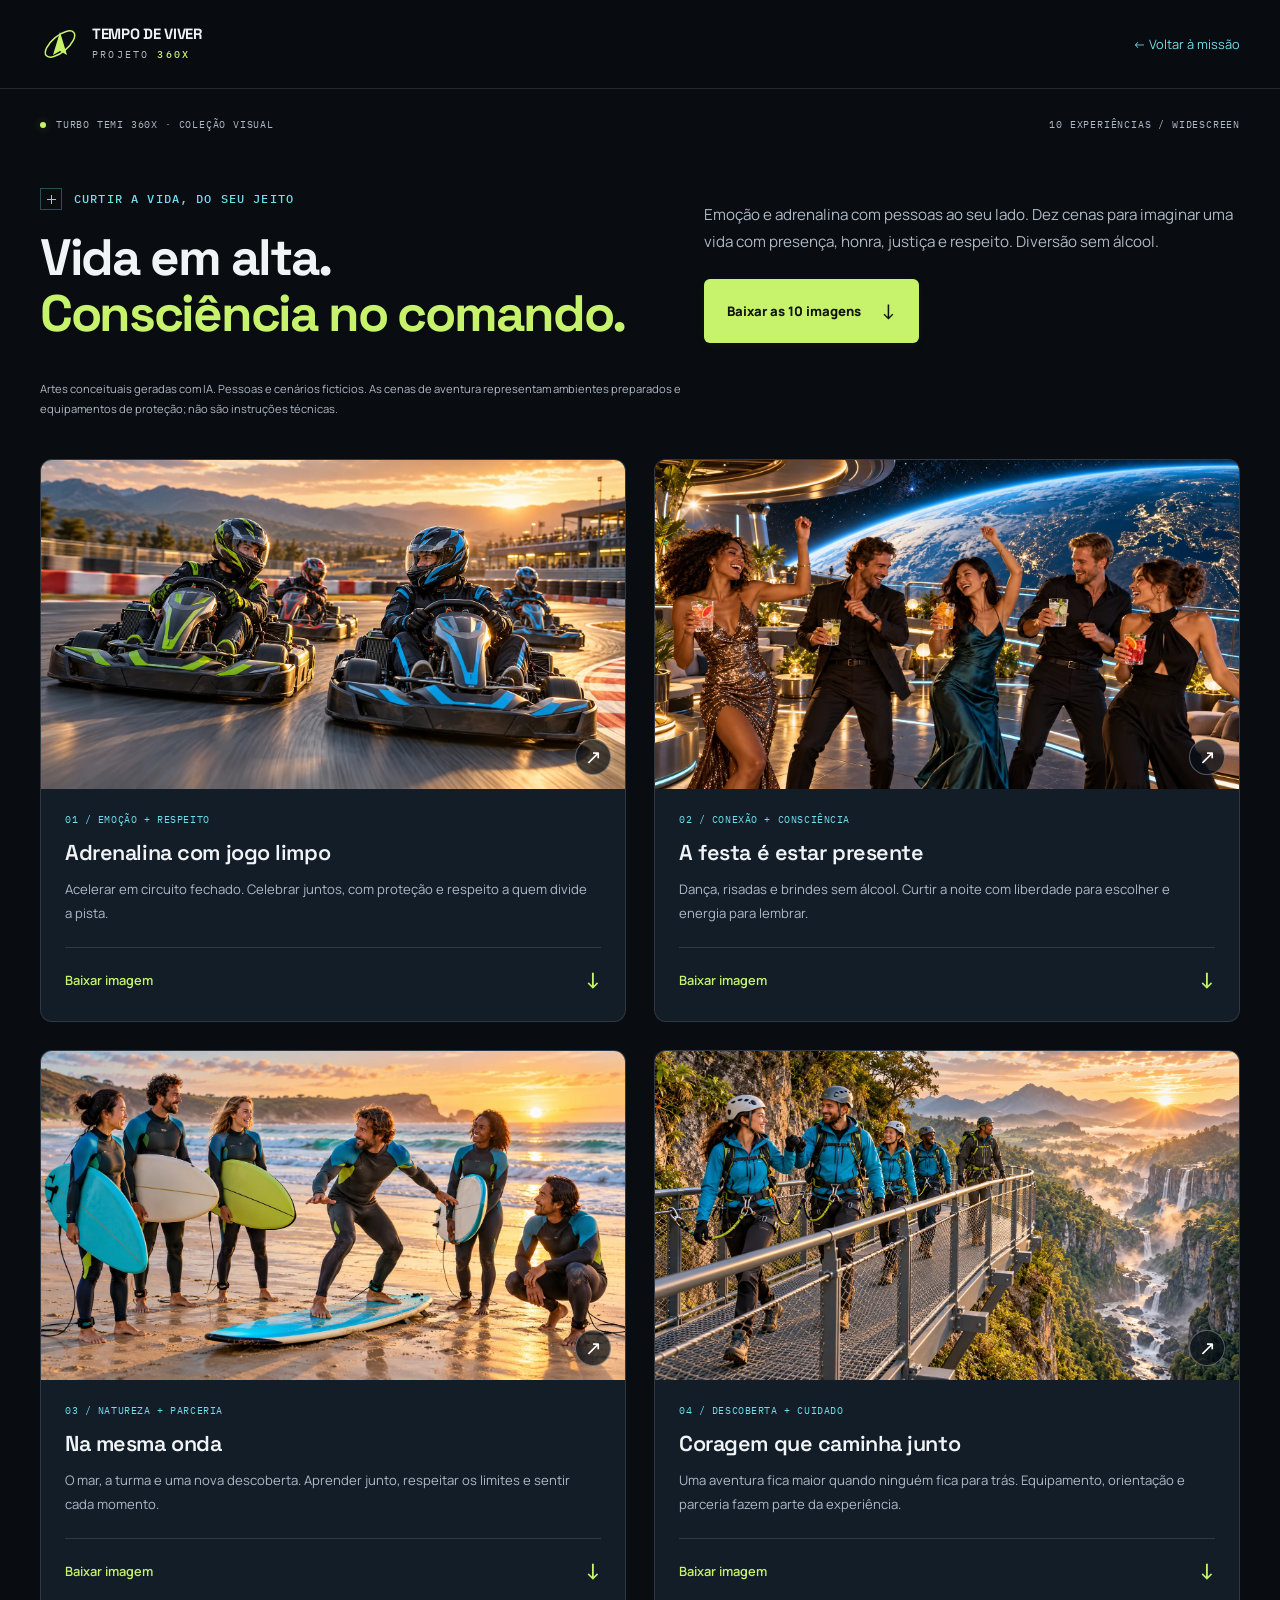
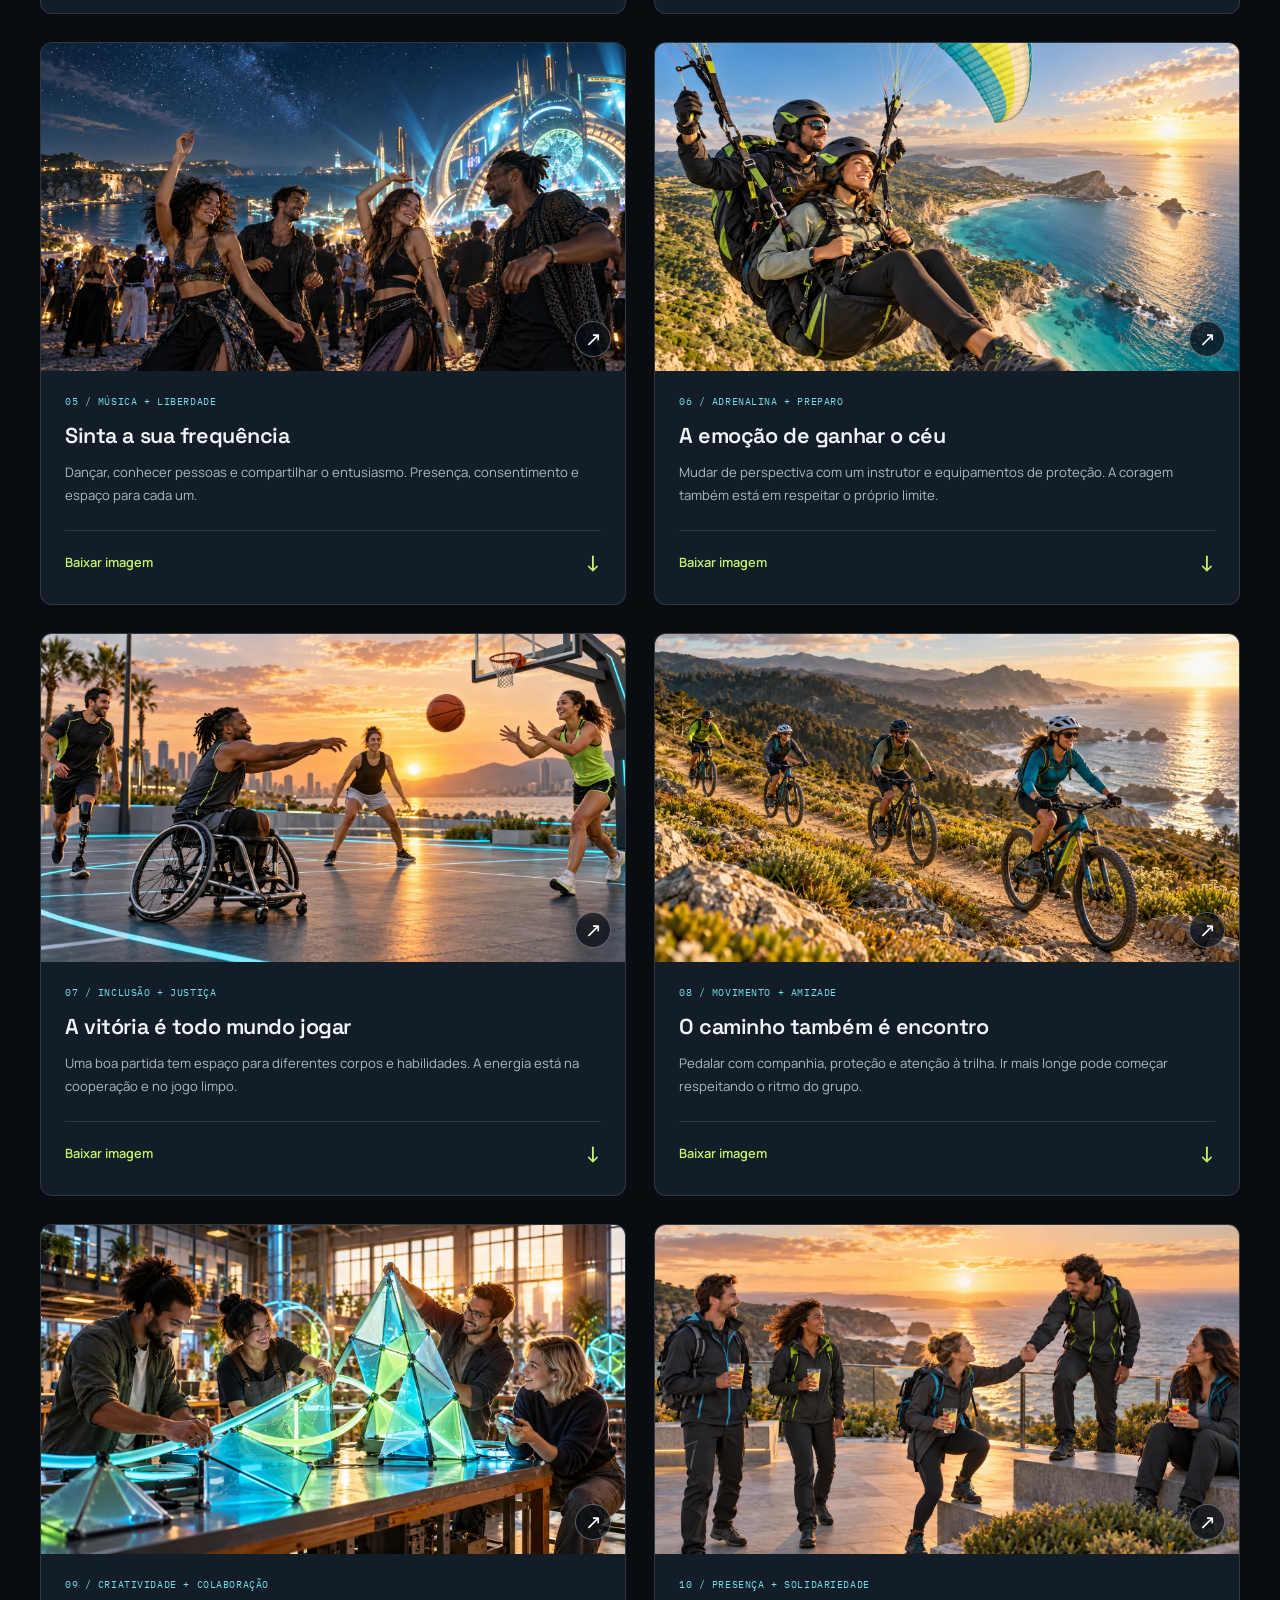
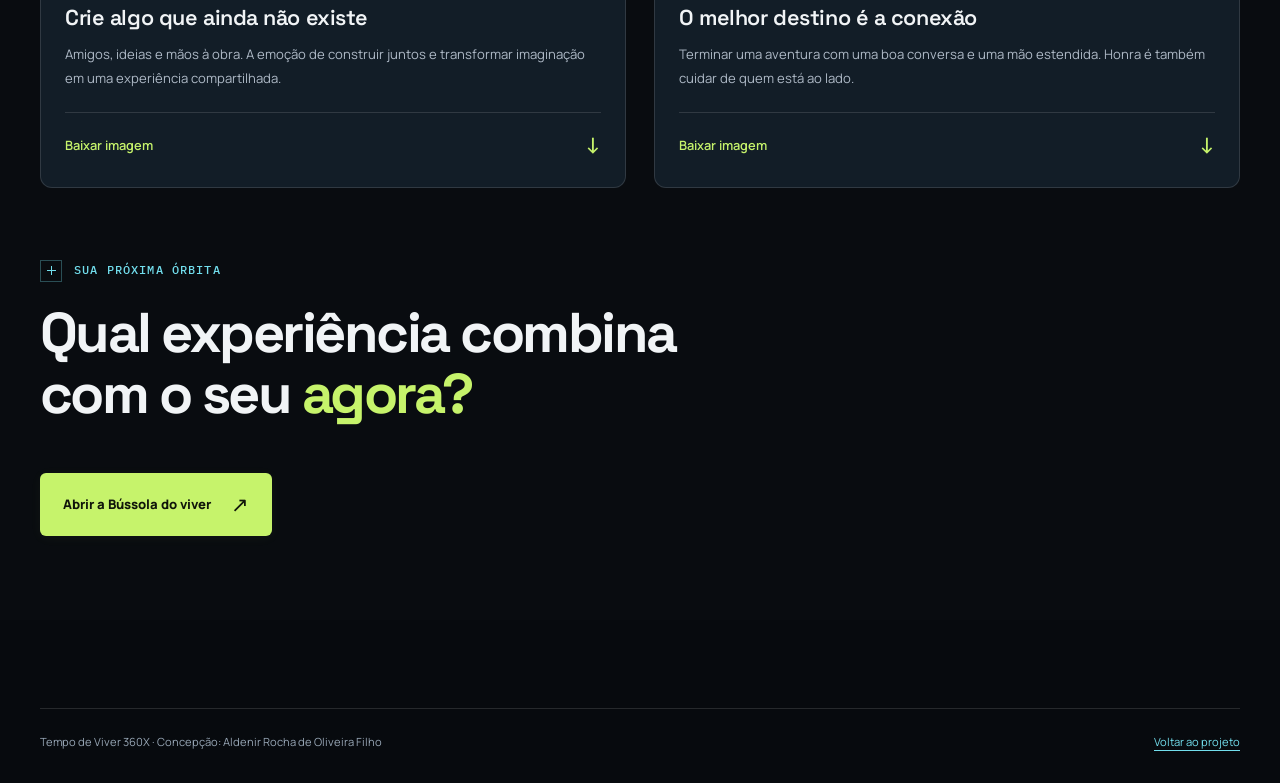
==== galeria.html @ c88aef1a "feat(interface): aplique visual orbital e galeria Turbo TEMI 360X" ====
<!DOCTYPE html>
<html lang="pt-BR">
<head>
  <meta charset="UTF-8">
  <meta name="viewport" content="width=device-width, initial-scale=1.0">
  <title>10 experiências · Turbo TEMI 360X — Tempo de Viver</title>
  <meta name="description" content="10 imagens widescreen Turbo TEMI 360X: curtir a vida com emoção, adrenalina, consciência, inclusão e vínculos humanos, sem álcool.">
  <meta property="og:title" content="Vida em alta · Turbo TEMI 360X">
  <meta property="og:description" content="10 experiências. Consciência no comando. Emoção compartilhada.">
  <meta property="og:type" content="website">
  <meta property="og:image" content="./assets/turbo-360x/01-karting.webp">
  <meta name="theme-color" content="#090c10">
  <link rel="icon" href="data:image/svg+xml,%3Csvg xmlns='http://www.w3.org/2000/svg' viewBox='0 0 40 40'%3E%3Crect width='40' height='40' rx='12' fill='%23090c10'/%3E%3Cellipse cx='20' cy='20' rx='16' ry='7' transform='rotate(-40 20 20)' fill='none' stroke='%23c6f36b' stroke-width='2'/%3E%3Cpath d='m20 9 7 22-7-4-7 4z' fill='%23f4f7f8'/%3E%3C/svg%3E">
  <link rel="preconnect" href="https://fonts.googleapis.com">
  <link rel="preconnect" href="https://fonts.gstatic.com" crossorigin>
  <link href="https://fonts.googleapis.com/css2?family=Space+Grotesk:wght@400;500;600;700&family=Manrope:wght@400;500;600;700;800&family=IBM+Plex+Mono:wght@400;500&display=swap" rel="stylesheet">
  <link rel="stylesheet" href="./base.css">
  <link rel="stylesheet" href="./style.css">

</head>
<body>
  <a class="skip-link" href="#conteudo">Ir para o conteúdo</a>
  <header class="header">
    <div class="wrap header__inner">
      <a class="brand" href="./index.html#topo" aria-label="Tempo de Viver 360X — início">
        <svg class="brand__symbol" width="40" height="40" viewBox="0 0 40 40" fill="none" aria-hidden="true"><ellipse cx="20" cy="20" rx="18" ry="8" transform="rotate(-40 20 20)" stroke="currentColor" stroke-width="1.5"/><path d="m20 8 7 23-7-4-7 4 7-23Z" fill="currentColor"/></svg>
        <span class="brand__name">TEMPO DE VIVER<span class="brand__edition">PROJETO <b>360X</b></span></span>
      </a>
      <a class="gallery-back" href="./index.html">← Voltar à missão</a>
    </div>
  </header>
  <main id="conteudo" class="gallery-page">
    <section class="wrap" aria-labelledby="gallery-title">
      <div class="mission-bar"><p><span class="status-dot" aria-hidden="true"></span> TURBO TEMI 360X · COLEÇÃO VISUAL</p><p class="mission-bar__edition">10 EXPERIÊNCIAS / WIDESCREEN</p></div>
      <div class="life-intro"><div><p class="kicker">CURTIR A VIDA, DO SEU JEITO</p><h1 class="h-display" id="gallery-title">Vida em alta.<br><em>Consciência no comando.</em></h1></div><div><p class="lead">Emoção e adrenalina com pessoas ao seu lado. Dez cenas para imaginar uma vida com presença, honra, justiça e respeito. Diversão sem álcool.</p><a class="btn btn--primary" href="./assets/turbo-360x/colecao-turbo-temi-360x.zip" download>Baixar as 10 imagens <span aria-hidden="true">↓</span></a></div></div>
      <p class="life-disclosure">Artes conceituais geradas com IA. Pessoas e cenários fictícios. As cenas de aventura representam ambientes preparados e equipamentos de proteção; não são instruções técnicas.</p>
      <h2 class="sr-only">Dez experiências para curtir com consciência</h2>
      <div class="life-grid"><article class="life-card">
      <a class="life-card__image" href="./assets/turbo-360x/01-karting.webp" target="_blank" rel="noopener" aria-label="Abrir imagem: Adrenalina com jogo limpo"><img src="./assets/turbo-360x/01-karting.webp" width="1672" height="941" loading="lazy" decoding="async" alt="Amigos adultos em karts em um circuito fechado, usando capacetes e equipamentos de proteção."><span aria-hidden="true">↗</span></a>
      <div class="life-card__body"><p class="life-card__tag">01 / EMOÇÃO + RESPEITO</p><h3>Adrenalina com jogo limpo</h3><p>Acelerar em circuito fechado. Celebrar juntos, com proteção e respeito a quem divide a pista.</p><a class="life-card__download" href="./assets/turbo-360x/01-karting.webp" download>Baixar imagem <span aria-hidden="true">↓</span></a></div>
    </article><article class="life-card">
      <a class="life-card__image" href="./assets/turbo-360x/02-celebracao.webp" target="_blank" rel="noopener" aria-label="Abrir imagem: A festa é estar presente"><img src="./assets/turbo-360x/02-celebracao.webp" width="1672" height="941" loading="lazy" decoding="async" alt="Amigos adultos celebram em um terraço espacial, com copos de bebidas de frutas sem álcool e a Terra ao fundo."><span aria-hidden="true">↗</span></a>
      <div class="life-card__body"><p class="life-card__tag">02 / CONEXÃO + CONSCIÊNCIA</p><h3>A festa é estar presente</h3><p>Dança, risadas e brindes sem álcool. Curtir a noite com liberdade para escolher e energia para lembrar.</p><a class="life-card__download" href="./assets/turbo-360x/02-celebracao.webp" download>Baixar imagem <span aria-hidden="true">↓</span></a></div>
    </article><article class="life-card">
      <a class="life-card__image" href="./assets/turbo-360x/03-surf.webp" target="_blank" rel="noopener" aria-label="Abrir imagem: Na mesma onda"><img src="./assets/turbo-360x/03-surf.webp" width="1672" height="941" loading="lazy" decoding="async" alt="Grupo de adultos com pranchas de surf em uma praia ao amanhecer, acompanhado por instrutor."><span aria-hidden="true">↗</span></a>
      <div class="life-card__body"><p class="life-card__tag">03 / NATUREZA + PARCERIA</p><h3>Na mesma onda</h3><p>O mar, a turma e uma nova descoberta. Aprender junto, respeitar os limites e sentir cada momento.</p><a class="life-card__download" href="./assets/turbo-360x/03-surf.webp" download>Baixar imagem <span aria-hidden="true">↓</span></a></div>
    </article><article class="life-card">
      <a class="life-card__image" href="./assets/turbo-360x/04-aventura.webp" target="_blank" rel="noopener" aria-label="Abrir imagem: Coragem que caminha junto"><img src="./assets/turbo-360x/04-aventura.webp" width="1672" height="941" loading="lazy" decoding="async" alt="Grupo de adultos em uma trilha de aventura guiada, atravessando uma passarela sobre uma paisagem natural."><span aria-hidden="true">↗</span></a>
      <div class="life-card__body"><p class="life-card__tag">04 / DESCOBERTA + CUIDADO</p><h3>Coragem que caminha junto</h3><p>Uma aventura fica maior quando ninguém fica para trás. Equipamento, orientação e parceria fazem parte da experiência.</p><a class="life-card__download" href="./assets/turbo-360x/04-aventura.webp" download>Baixar imagem <span aria-hidden="true">↓</span></a></div>
    </article><article class="life-card">
      <a class="life-card__image" href="./assets/turbo-360x/05-musica.webp" target="_blank" rel="noopener" aria-label="Abrir imagem: Sinta a sua frequência"><img src="./assets/turbo-360x/05-musica.webp" width="1672" height="941" loading="lazy" decoding="async" alt="Amigos adultos dançam juntos em um show ao ar livre com iluminação ciano e lima sob um céu estrelado."><span aria-hidden="true">↗</span></a>
      <div class="life-card__body"><p class="life-card__tag">05 / MÚSICA + LIBERDADE</p><h3>Sinta a sua frequência</h3><p>Dançar, conhecer pessoas e compartilhar o entusiasmo. Presença, consentimento e espaço para cada um.</p><a class="life-card__download" href="./assets/turbo-360x/05-musica.webp" download>Baixar imagem <span aria-hidden="true">↓</span></a></div>
    </article><article class="life-card">
      <a class="life-card__image" href="./assets/turbo-360x/06-voo.webp" target="_blank" rel="noopener" aria-label="Abrir imagem: A emoção de ganhar o céu"><img src="./assets/turbo-360x/06-voo.webp" width="1672" height="941" loading="lazy" decoding="async" alt="Adulto e instrutor em um voo de parapente duplo sobre o litoral, com capacetes e arneses visíveis."><span aria-hidden="true">↗</span></a>
      <div class="life-card__body"><p class="life-card__tag">06 / ADRENALINA + PREPARO</p><h3>A emoção de ganhar o céu</h3><p>Mudar de perspectiva com um instrutor e equipamentos de proteção. A coragem também está em respeitar o próprio limite.</p><a class="life-card__download" href="./assets/turbo-360x/06-voo.webp" download>Baixar imagem <span aria-hidden="true">↓</span></a></div>
    </article><article class="life-card">
      <a class="life-card__image" href="./assets/turbo-360x/07-jogo-limpo.webp" target="_blank" rel="noopener" aria-label="Abrir imagem: A vitória é todo mundo jogar"><img src="./assets/turbo-360x/07-jogo-limpo.webp" width="1672" height="941" loading="lazy" decoding="async" alt="Adultos com e sem deficiência participam de uma partida inclusiva de basquete ao pôr do sol, com atleta em cadeira de rodas esportiva."><span aria-hidden="true">↗</span></a>
      <div class="life-card__body"><p class="life-card__tag">07 / INCLUSÃO + JUSTIÇA</p><h3>A vitória é todo mundo jogar</h3><p>Uma boa partida tem espaço para diferentes corpos e habilidades. A energia está na cooperação e no jogo limpo.</p><a class="life-card__download" href="./assets/turbo-360x/07-jogo-limpo.webp" download>Baixar imagem <span aria-hidden="true">↓</span></a></div>
    </article><article class="life-card">
      <a class="life-card__image" href="./assets/turbo-360x/08-expedicao.webp" target="_blank" rel="noopener" aria-label="Abrir imagem: O caminho também é encontro"><img src="./assets/turbo-360x/08-expedicao.webp" width="1672" height="940" loading="lazy" decoding="async" alt="Amigos adultos pedalam mountain bikes em uma trilha cênica delimitada, com capacetes e espaço entre as bicicletas."><span aria-hidden="true">↗</span></a>
      <div class="life-card__body"><p class="life-card__tag">08 / MOVIMENTO + AMIZADE</p><h3>O caminho também é encontro</h3><p>Pedalar com companhia, proteção e atenção à trilha. Ir mais longe pode começar respeitando o ritmo do grupo.</p><a class="life-card__download" href="./assets/turbo-360x/08-expedicao.webp" download>Baixar imagem <span aria-hidden="true">↓</span></a></div>
    </article><article class="life-card">
      <a class="life-card__image" href="./assets/turbo-360x/09-criatividade.webp" target="_blank" rel="noopener" aria-label="Abrir imagem: Crie algo que ainda não existe"><img src="./assets/turbo-360x/09-criatividade.webp" width="1672" height="941" loading="lazy" decoding="async" alt="Grupo diverso de amigos adultos cria uma instalação de arte luminosa em um espaço maker tecnológico."><span aria-hidden="true">↗</span></a>
      <div class="life-card__body"><p class="life-card__tag">09 / CRIATIVIDADE + COLABORAÇÃO</p><h3>Crie algo que ainda não existe</h3><p>Amigos, ideias e mãos à obra. A emoção de construir juntos e transformar imaginação em uma experiência compartilhada.</p><a class="life-card__download" href="./assets/turbo-360x/09-criatividade.webp" download>Baixar imagem <span aria-hidden="true">↓</span></a></div>
    </article><article class="life-card">
      <a class="life-card__image" href="./assets/turbo-360x/10-conexao.webp" target="_blank" rel="noopener" aria-label="Abrir imagem: O melhor destino é a conexão"><img src="./assets/turbo-360x/10-conexao.webp" width="1672" height="940" loading="lazy" decoding="async" alt="Amigos adultos em um mirante costeiro ao pôr do sol; uma pessoa ajuda outra em um degrau, com bebidas de água e frutas."><span aria-hidden="true">↗</span></a>
      <div class="life-card__body"><p class="life-card__tag">10 / PRESENÇA + SOLIDARIEDADE</p><h3>O melhor destino é a conexão</h3><p>Terminar uma aventura com uma boa conversa e uma mão estendida. Honra é também cuidar de quem está ao lado.</p><a class="life-card__download" href="./assets/turbo-360x/10-conexao.webp" download>Baixar imagem <span aria-hidden="true">↓</span></a></div>
    </article></div>
      <div class="gallery-closing"><p class="kicker">SUA PRÓXIMA ÓRBITA</p><h2 class="h-display">Qual experiência combina<br>com o seu <em>agora?</em></h2><a class="btn btn--primary" href="./index.html#bussola">Abrir a Bússola do viver <span aria-hidden="true">↗</span></a></div>
    </section>
  </main>
  <footer class="footer"><div class="wrap footer__bottom"><span>Tempo de Viver 360X · Concepção: Aldenir Rocha de Oliveira Filho</span><a href="./index.html">Voltar ao projeto</a></div></footer>
</body>
</html>
---- base.css ----
/* base.css — reset e fundamentos */
*,
*::before,
*::after {
  box-sizing: border-box;
  margin: 0;
  padding: 0;
}

html {
  -moz-text-size-adjust: none;
  -webkit-text-size-adjust: none;
  text-size-adjust: none;
  -webkit-font-smoothing: antialiased;
  -moz-osx-font-smoothing: grayscale;
  text-rendering: optimizeLegibility;
  scroll-behavior: smooth;
  hanging-punctuation: first last;
  scroll-padding-top: var(--space-20);
}

body {
  min-height: 100dvh;
  line-height: 1.6;
  font-family: var(--font-body, sans-serif);
  font-size: var(--text-base);
  color: var(--color-text);
  background-color: var(--color-bg);
}

img,
picture,
video,
canvas,
svg {
  display: block;
  max-width: 100%;
  height: auto;
}
ul[role='list'],
ol[role='list'] {
  list-style: none;
}
input,
button,
textarea,
select {
  font: inherit;
  color: inherit;
}

h1,
h2,
h3,
h4,
h5,
h6 {
  text-wrap: balance;
  line-height: 1.15;
}
p,
li,
figcaption {
  text-wrap: pretty;
  max-width: 72ch;
}

::selection {
  background: oklch(from var(--color-primary) l c h / 0.25);
  color: var(--color-text);
}

:focus-visible {
  outline: 2px solid var(--color-primary);
  outline-offset: 3px;
  border-radius: var(--radius-sm);
}

@media (prefers-reduced-motion: reduce) {
  *,
  *::before,
  *::after {
    animation-duration: 0.01ms !important;
    animation-iteration-count: 1 !important;
    transition-duration: 0.01ms !important;
    scroll-behavior: auto !important;
  }
}

button {
  cursor: pointer;
  background: none;
  border: none;
}
table {
  border-collapse: collapse;
  width: 100%;
}

a,
button,
[role='button'],
[role='link'],
input,
textarea,
select {
  transition:
    color var(--transition-interactive),
    background var(--transition-interactive),
    border-color var(--transition-interactive),
    box-shadow var(--transition-interactive);
}

.sr-only {
  position: absolute;
  width: 1px;
  height: 1px;
  padding: 0;
  margin: -1px;
  overflow: hidden;
  clip: rect(0, 0, 0, 0);
  white-space: nowrap;
  border-width: 0;
}
---- style.css ----
/* Tempo de Viver 360X · Edição Orbital
   Grafite, ciano e lima. Componentes locais, sem biblioteca de interface. */
:root {
  color-scheme: dark;
  --font-display: 'Space Grotesk', 'Arial Black', sans-serif;
  --font-body: 'Manrope', Arial, sans-serif;
  --font-roman: 'IBM Plex Mono', ui-monospace, monospace;
  --text-xs: .72rem; --text-sm: .875rem; --text-base: 1rem;
  --text-lg: clamp(1.1rem, 1.05rem + .25vw, 1.25rem);
  --text-xl: clamp(1.55rem, 1.3rem + 1vw, 2.25rem);
  --text-2xl: clamp(2rem, 1.2rem + 3vw, 3.5rem);
  --text-3xl: clamp(3rem, 1.3rem + 4.5vw, 5.5rem);
  --space-1: .25rem; --space-2: .5rem; --space-3: .75rem; --space-4: 1rem;
  --space-5: 1.25rem; --space-6: 1.5rem; --space-8: 2rem; --space-10: 2.5rem;
  --space-12: 3rem; --space-16: 4rem; --space-20: 5rem; --space-24: 6rem; --space-32: 8rem;
  --color-bg: #090c10; --color-bg-2: #10151c;
  --color-surface: #121922; --color-surface-2: #1b2531;
  --color-surface-offset: #101720; --color-surface-offset-2: #1a2733;
  --color-text: #f1f4f6; --color-text-muted: #aeb9c6; --color-text-faint: #97a6b5;
  --color-text-inverse: #10150a;
  --color-primary: #c6f36b; --color-primary-hover: #d7ff8c; --color-primary-active: #abd64f;
  --color-primary-highlight: #c6f36b10;
  --color-accent: #72deed; --color-accent-hover: #a5eff8; --color-accent-highlight: #72deed12;
  --color-divider: #ffffff12; --color-border: #ffffff20;
  --color-ink: #070a0e; --color-ink-2: #0d141d;
  --radius-sm: 4px; --radius-md: 8px; --radius-lg: 12px; --radius-xl: 18px; --radius-full: 999px;
  --transition-interactive: 180ms ease;
  --shadow-sm: 0 2px 8px #0003; --shadow-md: 0 16px 40px #0003;
  --shadow-lg: 0 24px 64px #0005; --glow: 0 0 48px #72deed0a;
  --content-narrow: 700px; --content-default: 1040px; --content-wide: 1280px;
}
html { scroll-padding-top: 108px; }
body { background: var(--color-bg); position: relative; }
a { color: var(--color-accent); text-underline-offset: 4px; }
a:hover { color: var(--color-accent-hover); }
.starfield { pointer-events: none; position: absolute; inset: 0 0 auto; height: 1050px; z-index: -1;
  background: radial-gradient(ellipse at 80% 15%, #16364966, transparent 50%),
  radial-gradient(1px 1px at 12% 20%, #ffffff80 50%, transparent 51%),
  radial-gradient(1px 1px at 40% 6%, #ffffff80 50%, transparent 51%),
  radial-gradient(1px 1px at 90% 56%, #72deed80 50%, transparent 51%);
  background-size: auto, 460px 490px, 680px 540px, 530px 380px;
}
.wrap { width: min(100% - 80px, var(--content-wide)); margin-inline: auto; }
.wrap--default { max-width: var(--content-default); }
.wrap--narrow { max-width: var(--content-narrow); }
.section { padding-block: clamp(64px, 7vw, 112px); border-top: 1px solid var(--color-divider); }
.section--tight { padding-block: clamp(56px, 5vw, 80px); }
.section--offset { background: #10161e; }
.section--ink { background: #0b1118; }
.kicker { display: flex; align-items: center; gap: 12px; font: 500 var(--text-xs)/1.6 var(--font-roman);
  color: var(--color-accent); letter-spacing: .1em; text-transform: uppercase; margin-bottom: 20px; }
.kicker::before { content: ''; display: block; width: 22px; height: 22px; flex: none; background: linear-gradient(currentColor, currentColor) center / 9px 1px no-repeat, linear-gradient(currentColor, currentColor) center / 1px 9px no-repeat;
  border: 1px solid #72deed50; color: var(--color-accent); }
.h-display { font: 700 var(--text-2xl)/1.1 var(--font-display); letter-spacing: -.045em;
  margin-bottom: 24px; max-width: 24ch; }
.h-display em { font-style: normal; color: var(--color-primary); }
.lead { font-size: var(--text-lg); line-height: 1.75; color: var(--color-text-muted); max-width: 64ch; }
.muted { color: var(--color-text-muted); }
.small { font-size: var(--text-sm); }
.prose { min-width: 0; }
.prose > * + * { margin-top: 20px; }
.prose h3 { font: 700 1.2rem/1.35 var(--font-display); margin-top: 32px; }
.prose ul, .prose ol { padding-left: 1.25em; }
.prose li + li { margin-top: 8px; }
.prose a, .evidence a, .refs a, .footer a { color: var(--color-accent); }
.skip-link { position: fixed; top: -150%; left: 20px; z-index: 100; padding: 12px 20px;
  color: var(--color-text-inverse); background: var(--color-primary); border-radius: 8px; }
.skip-link:focus { top: 12px; }
/* Navigation */
.header { position: sticky; top: 0; z-index: 50; background: #090c10eb;
  backdrop-filter: blur(18px); -webkit-backdrop-filter: blur(18px); border-bottom: 1px solid var(--color-border); }
.header--scrolled { box-shadow: var(--shadow-md); }
.header__inner { display: flex; align-items: center; justify-content: space-between; gap: 28px; min-height: 88px; }
.brand { display: inline-flex; align-items: center; gap: 12px; text-decoration: none; color: var(--color-text); flex: none; }
.brand__symbol { color: var(--color-primary); flex: none; }
.brand__name { font: 700 .93rem/1.1 var(--font-display); letter-spacing: -.02em; }
.brand__edition { display: block; font: 400 .62rem/1.3 var(--font-roman); letter-spacing: .22em; margin-top: 7px; color: var(--color-text-muted); }
.brand__edition b { font-weight: 500; color: var(--color-primary); }
.nav ul { display: flex; gap: 26px; align-items: center; }
.nav a { display: inline-flex; align-items: center; min-height: 44px; font-size: .79rem;
  font-weight: 600; color: var(--color-text-muted); text-decoration: none; white-space: nowrap; }
.nav a:hover, .nav a[aria-current='true'] { color: var(--color-primary); }
.nav .nav__cta { padding: 0 18px; border: 1px solid #c6f36b70; color: var(--color-primary); border-radius: 6px; gap: 20px; }
.nav__cta span { font-size: 1.2rem; }
.nav__toggle { display: none; width: 44px; height: 44px; flex: none; place-items: center; border: 1px solid var(--color-border); border-radius: 6px; }
/* Mission opening */
.hero { padding-top: 28px; }
.mission-bar { display: flex; justify-content: space-between; align-items: center; gap: 16px; padding-bottom: 32px;
  font: 400 .63rem/1.5 var(--font-roman); color: var(--color-text-muted); letter-spacing: .08em; }
.mission-bar p { display: flex; align-items: center; gap: 10px; }
.mission-bar__edition span { color: #526372; margin-inline: 4px; }
.status-dot { display: inline-block; flex: none; width: 6px; height: 6px; border-radius: 50%; background: var(--color-primary); box-shadow: 0 0 10px #c6f36b50; }
.hero__grid { display: grid; grid-template-columns: minmax(0, 1.08fr) minmax(0, 1fr); align-items: center; gap: clamp(28px, 4vw, 68px); }
.hero__copy { padding-block: 16px 12px; }
.hero__meta { display: flex; align-items: center; gap: 10px; color: var(--color-accent);
  font: 400 .65rem/1.6 var(--font-roman); letter-spacing: .075em; margin-bottom: 22px; }
.tiny-cross { color: var(--color-primary); font-size: 20px; }
.hero__title { font: 700 var(--text-3xl)/.99 var(--font-display); letter-spacing: -.065em; margin-bottom: 24px; text-wrap: initial; }
.hero__title em { color: var(--color-primary); font-style: normal; white-space: nowrap; }
.hero__subtitle { font: 600 1.16rem/1.4 var(--font-display); margin-bottom: 10px; }
.hero .lead { font-size: .95rem; line-height: 1.85; max-width: 48ch; }
.hero__actions { display: flex; align-items: center; flex-wrap: wrap; gap: 24px; margin-top: 30px; }
.btn { display: inline-flex; align-items: center; justify-content: center; gap: 20px; min-height: 48px; padding: 14px 22px;
  border-radius: 6px; border: 1px solid transparent; text-decoration: none; font-size: .82rem; font-weight: 800; cursor: pointer; }
.btn--primary { background: var(--color-primary); color: #10150a; box-shadow: 0 2px 12px #c6f36b0c; }
.btn--primary:hover { background: var(--color-primary-hover); color: #10150a; box-shadow: 0 6px 24px #c6f36b22; }
.btn--primary > span { font-size: 1.3rem; font-weight: 500; }
.btn--ghost { border-color: var(--color-border); color: var(--color-text); background: #ffffff03; }
.btn--ghost:hover { border-color: var(--color-accent); background: var(--color-accent-highlight); color: var(--color-accent); }
.btn--light { background: var(--color-accent); color: var(--color-ink); }
.btn--light:hover { background: var(--color-accent-hover); color: var(--color-ink); }
.btn--sm { min-height: 44px; padding: 10px 16px; font-size: .75rem; }
.hero__secondary { display: inline-flex; align-items: center; min-height: 44px; gap: 12px; color: var(--color-text); font-size: .78rem; text-decoration: none; }
.hero__secondary span { font-size: 20px; color: var(--color-accent); }
.hero__stats { display: grid; grid-template-columns: repeat(3, minmax(0, 1fr)); margin-top: 42px; padding-top: 24px; border-top: 1px solid var(--color-border); }
.hero__stats > div { display: flex; flex-direction: column; gap: 6px; padding-right: 12px; }
.hero__stats strong { font: 600 2rem/1 var(--font-display); letter-spacing: -.05em; }
.hero__stats strong span { font: 400 .65rem/1 var(--font-roman); letter-spacing: 0; color: var(--color-accent); }
.hero__stats > div > span { color: var(--color-text-muted); font-size: .65rem; }
.mission-visual { position: relative; align-self: stretch; min-height: 540px; border: 1px solid #ffffff26; border-radius: 16px;
  overflow: hidden; background: #101a22; box-shadow: 0 0 100px #72deed0a; isolation: isolate; }
.mission-visual > img { width: 100%; height: 100%; position: absolute; inset: 0; object-fit: cover; object-position: 62% center; }
.mission-visual::after { content: ''; position: absolute; inset: 0; z-index: 1;
  background: linear-gradient(180deg, #030b1360, transparent 32%, #03080d15 50%, #03080df5 100%); pointer-events: none; }
.mission-visual__top { position: absolute; z-index: 2; top: 22px; inset-inline: 22px; display: flex; justify-content: space-between; gap: 12px;
  font: 400 .6rem/1.5 var(--font-roman); letter-spacing: .08em; color: #e0eef1; }
.mission-visual__top > span:first-child { display: flex; align-items: center; gap: 8px; }
.mission-visual__orbit { position: absolute; border: 1px solid #9be5ee35; border-radius: 50%; width: 380px; height: 380px;
  top: 20%; left: -45%; pointer-events: none; z-index: 2; }
.mission-visual__orbit::after { content: '+'; position: absolute; right: 8%; top: 18%; color: var(--color-primary); }
.mission-visual__caption { position: absolute; z-index: 2; bottom: 26px; inset-inline: 26px; max-width: none; }
.mission-visual__caption > span:first-child { display: block; color: var(--color-accent); font: 400 .57rem/1.6 var(--font-roman); letter-spacing: .13em; }
.mission-visual__caption strong { display: block; margin-block: 14px 24px; font: 500 clamp(1.5rem, 2.3vw, 2.1rem)/1.12 var(--font-display); letter-spacing: -.03em; }
.mission-visual__coordinates { display: flex; justify-content: space-between; border-top: 1px solid #ffffff33; padding-top: 14px;
  font: 400 .54rem/1.6 var(--font-roman); color: #c6d6de; letter-spacing: .06em; }
.mission-visual__coordinates span { font-size: 20px; color: var(--color-primary); }
.mission-visual__edge { position: absolute; right: 14px; top: 30%; z-index: 2; writing-mode: vertical-rl;
  font: 400 .52rem/1.5 var(--font-roman); letter-spacing: .2em; color: #c2dce9; }
.launchpad { display: grid; grid-template-columns: .75fr repeat(3, 1fr); margin-block: 42px 0; border: 1px solid var(--color-border);
  border-radius: 10px; background: #111820; overflow: hidden; }
.launchpad__label { align-self: center; padding: 22px; font: 400 .6rem/1.65 var(--font-roman); color: var(--color-text-muted); letter-spacing: .08em; }
.launchpad__label > span { color: var(--color-primary); font-size: 18px; float: left; margin-right: 12px; }
.launchpad a { display: flex; align-items: center; gap: 14px; padding: 24px 20px; border-left: 1px solid var(--color-border); text-decoration: none; color: var(--color-text); }
.launchpad a:hover { background: var(--color-primary-highlight); }
.launchpad__num { align-self: flex-start; color: var(--color-accent); font: 400 .63rem/1.8 var(--font-roman); }
.launchpad strong { display: block; font: 600 .85rem/1.4 var(--font-display); }
.launchpad small { display: block; margin-top: 6px; color: var(--color-text-muted); font-size: .66rem; }
.launchpad__arrow { margin-left: auto; color: var(--color-primary); font-size: 19px; }
.mission-note { display: grid; grid-template-columns: .75fr 3fr; gap: 24px; padding-block: 48px 58px; }
.mission-note__label { color: var(--color-accent); font: 400 .6rem/1.8 var(--font-roman); letter-spacing: .1em; padding-top: 5px; }
.mission-note__label span { margin-left: 12px; color: var(--color-primary); }
.mission-note h2 { font: 500 1.5rem/1.25 var(--font-display); letter-spacing: -.03em; margin-bottom: 14px; }
.mission-note div p { max-width: 90ch; color: var(--color-text-muted); font-size: .85rem; line-height: 1.9; }
/* Manifesto, dimensions and evidence */
.manifesto { display: grid; grid-template-columns: minmax(0, 1fr) minmax(0, 1.15fr); gap: clamp(32px, 6vw, 96px); }
.manifesto__sticky { position: sticky; top: 120px; align-self: start; }
.dimensions { display: grid; grid-template-columns: repeat(2, minmax(0, 1fr)); gap: 12px; margin-block: 24px; }
.dimension { padding: 20px; border: 1px solid var(--color-border); border-radius: 8px; background: #121922; }
.dimension h3 { font: 600 1rem/1.4 var(--font-display); margin: 0 0 8px; }
.dimension p { font-size: .85rem; color: var(--color-text-muted); }
.pullquote { border-left: 3px solid var(--color-primary); padding: 20px 24px; font: 500 1.22rem/1.5 var(--font-display); background: var(--color-primary-highlight); border-radius: 0 8px 8px 0; }
.evidence { display: flex; align-items: flex-start; gap: 16px; padding: 24px; border: 1px solid #72deed30; background: var(--color-accent-highlight); border-radius: 10px; }
.evidence > svg { color: var(--color-accent); flex: none; margin-top: 4px; }
.evidence h3 { font: 600 1rem/1.4 var(--font-display); margin: 0 0 12px; }
.evidence p { font-size: var(--text-sm); color: var(--color-text-muted); }
.evidence p + p { margin-top: 16px; }
/* Module map */
.modules { display: grid; grid-template-columns: repeat(6, minmax(0, 1fr)); gap: 16px; margin-top: 36px; }
.module { position: relative; display: flex; flex-direction: column; gap: 18px; grid-column: span 2;
  background: #151d27; padding: 28px; border: 1px solid var(--color-border); border-radius: 12px; }
.module:nth-child(-n+2) { grid-column: span 3; }
.module--feature { background: linear-gradient(120deg, #253426, #17231d); border-color: #c6f36b60; }
.module__num { display: flex; justify-content: space-between; align-items: center; color: var(--color-accent); font: 400 .8rem/1.2 var(--font-roman); }
.module__num > span { color: var(--color-primary); font-size: 22px; }
.module h3 { font: 600 1.5rem/1.2 var(--font-display); letter-spacing: -.025em; }
.module h3 a { color: var(--color-text); text-decoration: none; }
.module h3 a::after { content: ''; position: absolute; inset: 0; border-radius: 12px; }
.module:has(a:hover) { border-color: var(--color-primary); }
.module__sub { color: var(--color-text-muted); font-size: var(--text-sm); flex: 1; }
.module__out { padding-top: 16px; border-top: 1px solid var(--color-border); font-size: .8rem; }
/* Interactive instruments */
.compass, .weekly { display: grid; grid-template-columns: minmax(0, 5fr) minmax(0, 6fr); gap: clamp(32px, 5vw, 80px); align-items: start; }
.compass__intro ol { padding-left: 24px; margin-top: 24px; font-size: .95rem; }
.compass__intro li + li { margin-top: 14px; }
.compass__intro li::marker { color: var(--color-accent); font-family: var(--font-roman); }
.panel, .calc { position: relative; min-width: 0; padding: clamp(24px, 3vw, 40px); background: linear-gradient(140deg, #18232e, #101820);
  border: 1px solid #72deed30; border-radius: 14px; box-shadow: var(--shadow-md); }
.panel::before, .calc::before { content: ''; position: absolute; top: -1px; left: 28px; width: 56px; height: 3px; background: var(--color-accent); border-radius: 2px; }
.panel h3 { font: 600 1.5rem/1.3 var(--font-display); letter-spacing: -.03em; margin-bottom: 10px; }
.panel > p { font-size: var(--text-sm); color: var(--color-text-muted); margin-bottom: 28px; }
.field { margin-bottom: 24px; min-width: 0; }
.field > label, .field > legend { display: block; font-size: .85rem; font-weight: 700; margin-bottom: 12px; }
.field input[type='text'], .field input[type='number'], .field textarea, .field select { width: 100%; min-height: 48px; padding: 12px 16px;
  background: #080f16; border: 1px solid #6c8190; border-radius: 6px; font-size: 1rem; color: var(--color-text); }
.field input:focus, .field textarea:focus, .field select:focus { outline: 2px solid var(--color-accent); outline-offset: 2px; }
fieldset { border: 0; min-width: 0; }
.chips { display: flex; flex-wrap: wrap; gap: 8px; }
.chip { position: relative; cursor: pointer; }
.chip input { position: absolute; opacity: 0; inset: 0; width: 100%; height: 100%; cursor: pointer; }
.chip span { display: inline-flex; align-items: center; min-height: 44px; padding: 10px 16px; border: 1px solid #6c8190;
  background: #0b141c; color: var(--color-text-muted); font-size: .8rem; border-radius: 6px; }
.chip input:checked + span { background: #c6f36b18; color: var(--color-primary); border-color: #c6f36b80; }
.chip input:hover + span { border-color: var(--color-accent); }
.chip input:focus-visible + span { outline: 2px solid var(--color-accent); outline-offset: 3px; }
.panel__actions { display: flex; align-items: center; flex-wrap: wrap; gap: 12px; margin-top: 28px; }
.panel__actions .small { font-size: .7rem; }
.results { margin-top: 28px; }
.results[hidden] { display: none; }
.results__title { color: var(--color-accent); font: 400 .7rem/1.5 var(--font-roman); text-transform: uppercase; letter-spacing: .08em; margin-bottom: 16px; }
.suggestion { display: grid; grid-template-columns: auto 1fr; gap: 16px; padding: 22px 0; border-top: 1px solid var(--color-border); }
.suggestion__idx { font: 500 1.5rem/1 var(--font-display); color: var(--color-primary); }
.suggestion h4 { font: 600 1rem/1.4 var(--font-display); margin-bottom: 8px; }
.suggestion p { font-size: var(--text-sm); color: var(--color-text-muted); }
.suggestion__meta { display: flex; flex-wrap: wrap; gap: 8px 16px; color: var(--color-accent); font-size: .7rem; margin-top: 12px; }
.results__note { font-size: .75rem; color: var(--color-text-muted); margin-top: 16px; }
.split { display: grid; grid-template-columns: repeat(2, minmax(0, 1fr)); gap: clamp(32px, 5vw, 80px); align-items: center; }
.split--reverse > :first-child { order: 2; }
.split__figure { width: 100%; aspect-ratio: 4 / 3; overflow: hidden; border-radius: 14px; border: 1px solid #ffffff30; background: #0d161e; }
.split__figure img { width: 100%; height: 100%; object-fit: cover; }
.split__figure--tall { aspect-ratio: 4 / 5; max-width: 440px; justify-self: center; }
.split__figure--square { aspect-ratio: 1; }
.split--map { align-items: start; }
.table-wrap { max-width: 100%; overflow-x: auto; margin-top: 28px; border: 1px solid var(--color-border); border-radius: 10px; }
.table { font-size: var(--text-sm); min-width: 520px; }
.table th, .table td { padding: 16px; text-align: left; border-bottom: 1px solid var(--color-divider); vertical-align: top; }
.table tr:last-child td { border-bottom: 0; }
.table th { background: #72deed08; color: var(--color-accent); font: 500 .65rem/1.6 var(--font-roman); text-transform: uppercase; letter-spacing: .06em; }
.table td { color: var(--color-text-muted); }
.table td:first-child { font-weight: 700; color: var(--color-text); }
.calc { margin-top: 40px; }
.calc__grid { display: grid; grid-template-columns: repeat(3, minmax(0, 1fr)); gap: 20px; }
.calc__out { display: grid; grid-template-columns: minmax(0, 1fr) minmax(0, 1.5fr); gap: 24px; align-items: center; padding-block: 24px;
  border-block: 1px solid var(--color-border); margin-top: 20px; }
.calc__big { font: 600 var(--text-2xl)/1.2 var(--font-display); color: var(--color-primary); letter-spacing: -.04em; }
.calc__big small { display: block; font: 500 .85rem/1.5 var(--font-body); color: var(--color-text-muted); letter-spacing: 0; margin-top: 8px; }
.calc__out p { font-size: var(--text-sm); color: var(--color-text-muted); }
.checks { display: grid; gap: 14px; margin-top: 24px; }
.check { display: flex; align-items: flex-start; gap: 14px; font-size: var(--text-sm); }
.check input { width: 22px; height: 22px; margin-top: 10px; flex: none; accent-color: var(--color-primary); }
.check label { padding-block: 8px; min-height: 44px; cursor: pointer; }
.calc__verdict { margin-top: 20px; padding: 16px 20px; border-left: 3px solid var(--color-accent); border-radius: 0 8px 8px 0;
  color: var(--color-text); font-size: var(--text-sm); background: var(--color-accent-highlight); }
.calc__verdict[data-ok='true'] { border-left-color: var(--color-primary); background: var(--color-primary-highlight); }
/* Learning, community and imagination */
.two-col { display: grid; grid-template-columns: repeat(2, minmax(0, 1fr)); gap: 48px; margin-top: 36px; }
.two-col h3 { font: 600 1.35rem/1.3 var(--font-display); margin-bottom: 24px; }
.steps { counter-reset: step; }
.steps[start='4'] { counter-reset: step 3; }
.steps li { position: relative; padding: 20px 0 20px 52px; border-top: 1px solid var(--color-border); font-size: .9rem; }
.steps li::before { counter-increment: step; content: '0' counter(step); position: absolute; top: 24px; left: 0;
  font: 400 .8rem/1 var(--font-roman); color: var(--color-accent); }
.steps strong { display: block; color: var(--color-text); margin-bottom: 6px; }
.steps span { color: var(--color-text-muted); }
.principles { display: grid; grid-template-columns: repeat(3, minmax(0, 1fr)); gap: 16px; margin-top: 32px; }
.principle { padding: 24px; background: #131c26; border: 1px solid var(--color-border); border-radius: 10px; }
.principle h4 { font: 600 1.1rem/1.4 var(--font-display); margin-bottom: 10px; }
.principle p { font-size: var(--text-sm); color: var(--color-text-muted); }
.principle--wide { grid-column: 1 / -1; background: var(--color-accent-highlight); border-color: #72deed30; }
.spells { display: grid; grid-template-columns: repeat(5, minmax(0, 1fr)); gap: 14px; margin-top: 32px; }
.spell { padding: 24px 20px; border: 1px solid var(--color-border); border-radius: 10px; background: #101a25; }
.spell::before { content: '✳'; color: var(--color-primary); display: block; font-size: 24px; margin-bottom: 24px; }
.spell h4 { font: 600 1.05rem/1.25 var(--font-display); margin-bottom: 12px; }
.spell p { font-size: .8rem; color: var(--color-text-muted); }
.timeline { display: grid; grid-template-columns: repeat(4, minmax(0, 1fr)); gap: 24px; margin-top: 48px; }
.phase { position: relative; padding: 26px 20px 20px; background: #121c26; border: 1px solid var(--color-border); border-radius: 10px; }
.phase::before { content: ''; position: absolute; width: 28px; height: 3px; top: -2px; left: 20px; background: var(--color-primary); }
.phase__days { color: var(--color-accent) !important; font: 500 .7rem/1.5 var(--font-roman); text-transform: uppercase; margin-bottom: 20px; }
.phase h3 { font: 600 1.2rem/1.3 var(--font-display); margin-bottom: 16px; }
.phase p { color: var(--color-text-muted); font-size: var(--text-sm); }
.phase p + p { margin-top: 16px; }
.phase strong { color: var(--color-text); }
.weekly { margin-top: 48px; }
.weekly__q { display: grid; gap: 20px; }
.weekly__row { display: grid; grid-template-columns: 1fr auto; align-items: center; gap: 16px; }
.weekly__q label { font-size: var(--text-sm); font-weight: 600; }
.weekly__q input[type='range'] { display: block; width: 100%; height: 44px; accent-color: var(--color-primary); cursor: pointer; }
.weekly__val { color: var(--color-primary); font: 500 1.5rem/1.2 var(--font-display); min-width: 2ch; text-align: right; }
.weekly__q [data-hint] { font-size: .75rem; }
.weekly__sum { margin-top: 20px; color: var(--color-text-muted); font-size: .85rem; }
.avoid { columns: 2; column-gap: 40px; margin-top: 32px; }
.avoid li { padding: 20px 0; border-top: 1px solid var(--color-border); break-inside: avoid; font-size: var(--text-sm); color: var(--color-text-muted); }
.avoid strong { display: block; margin-bottom: 8px; color: var(--color-text); }
.prompt { margin-top: 32px; background: #070c12; padding: 28px; border: 1px solid var(--color-border); border-radius: 12px; }
.prompt__bar { display: flex; align-items: center; justify-content: space-between; gap: 20px; margin-bottom: 24px; color: var(--color-accent); font: 400 .7rem/1.6 var(--font-roman); }
.prompt pre { white-space: pre-wrap; overflow-wrap: anywhere; font: 400 var(--text-sm)/1.9 var(--font-body); color: var(--color-text-muted); }
.refs { display: grid; grid-template-columns: repeat(2, minmax(0, 1fr)); gap: 0 40px; margin-top: 28px; }
.refs li { display: grid; grid-template-columns: 28px minmax(0, 1fr); gap: 12px; max-width: none; padding: 20px 0;
  border-top: 1px solid var(--color-border); color: var(--color-text-muted); font-size: var(--text-sm); }
.refs li > span:first-child { color: var(--color-accent); font-family: var(--font-roman); }
.refs a { overflow-wrap: anywhere; }
.orbit-divider { display: flex; justify-content: center; align-items: center; gap: 24px; color: var(--color-primary);
  font: 400 .6rem/1.5 var(--font-roman); letter-spacing: .18em; padding-block: 24px; }
.orbit-divider::before, .orbit-divider::after { content: ''; width: min(20vw, 220px); height: 1px; background: var(--color-border); }
.footer { padding-block: 48px 32px; background: #070a0e; color: var(--color-text-muted); font-size: .85rem; }
.footer__grid { display: grid; grid-template-columns: 1.4fr 1fr 1fr; gap: 48px; }
.footer h4 { color: var(--color-primary); font: 500 .7rem/1.5 var(--font-roman); text-transform: uppercase; letter-spacing: .08em; margin-bottom: 20px; }
.footer ul li + li { margin-top: 12px; }
.footer__bottom { display: flex; justify-content: space-between; flex-wrap: wrap; gap: 12px; padding-top: 24px; margin-top: 40px;
  border-top: 1px solid var(--color-border); color: var(--color-text-faint); font-size: .7rem; }
/* Static content stays visible, including without JavaScript. */
.reveal { opacity: 1; transform: none; }
/* Responsive controls and layout */
@media (min-width: 1500px) { .hero__title { font-size: 5.8rem; } }
@media (max-width: 1100px) {
  .nav__toggle { display: grid; }
  .nav { display: none; position: absolute; top: 100%; inset-inline: 0; max-height: calc(100dvh - 88px);
    overflow-y: auto; background: #0c131b; border-bottom: 1px solid var(--color-border); box-shadow: var(--shadow-md); }
  .nav[data-open='true'] { display: block; }
  .nav ul { flex-direction: column; align-items: stretch; gap: 0; padding: 16px 40px 24px; }
  .nav a { display: flex; padding: 12px 0; font-size: .95rem; }
  .nav .nav__cta { justify-content: space-between; padding: 12px 16px; margin-top: 12px; }
  .launchpad { grid-template-columns: repeat(3, minmax(0, 1fr)); }
  .launchpad__label { grid-column: 1 / -1; padding: 16px 20px; border-bottom: 1px solid var(--color-border); }
  .launchpad__label br { display: none; }
  .launchpad a:nth-child(2) { border-left: 0; }
  .spells { grid-template-columns: repeat(3, minmax(0, 1fr)); }
  .hero__title { font-size: clamp(3rem, 5.4vw, 4.4rem); }
  .mission-visual { min-height: 540px; }
}
@media (max-width: 900px) {
  .hero__grid { gap: 28px; }
  .hero__actions { gap: 12px; }
  .hero__actions .btn { padding-inline: 16px; font-size: .75rem; }
  .hero__stats { margin-top: 28px; }
  .mission-visual { min-height: 550px; }
  .manifesto, .compass, .split, .weekly { grid-template-columns: minmax(0, 1fr); }
  .manifesto__sticky { position: static; }
  .manifesto__sticky .h-display { max-width: 28ch; }
  .modules { grid-template-columns: repeat(2, minmax(0, 1fr)); }
  .module, .module:nth-child(-n+2) { grid-column: span 1; }
  .module:last-child { grid-column: 1 / -1; }
  .split--reverse > :first-child { order: 0; }
  .split__figure--tall { max-width: 100%; aspect-ratio: 16 / 10; }
  .split__figure--square { max-width: 520px; justify-self: center; }
  .two-col { gap: 28px; }
  .timeline, .principles { grid-template-columns: repeat(2, minmax(0, 1fr)); }
  .footer__grid { grid-template-columns: minmax(0, 1fr) minmax(0, 1fr); gap: 32px; }
  .footer__grid > :first-child { grid-column: 1 / -1; }
}
@media (max-width: 720px) {
  .wrap { width: calc(100% - 40px); }
  .header__inner { min-height: 76px; }
  html { scroll-padding-top: 96px; }
  .nav { max-height: calc(100dvh - 76px); }
  .nav ul { padding-inline: 20px; }
  .mission-bar { padding-bottom: 24px; font-size: .55rem; }
  .mission-bar__edition { display: none !important; }
  .hero__grid { grid-template-columns: minmax(0, 1fr); gap: 32px; }
  .hero__copy { padding-block: 8px 0; }
  .hero__title { font-size: clamp(2.6rem, 9.6vw, 4.8rem); }
  .hero__meta { font-size: .57rem; }
  .hero .lead { font-size: .93rem; max-width: 55ch; }
  .hero__actions .btn { font-size: .8rem; padding-inline: 18px; }
  .hero__stats { max-width: 500px; }
  .mission-visual { min-height: 0; aspect-ratio: 4 / 3; }
  .mission-visual > img { object-position: 62% 45%; }
  .mission-visual__caption strong { font-size: 1.8rem; margin-block: 10px 16px; }
  .launchpad { margin-top: 24px; grid-template-columns: minmax(0, 1fr); }
  .launchpad__label { grid-column: auto; }
  .launchpad a { border-left: 0; border-bottom: 1px solid var(--color-border); padding: 20px; }
  .launchpad a:last-child { border-bottom: 0; }
  .launchpad small { font-size: .7rem; }
  .mission-note { grid-template-columns: minmax(0, 1fr); gap: 16px; padding-block: 36px 48px; }
  .h-display { font-size: clamp(1.8rem, 6.5vw, 2.6rem); }
  .calc__grid, .calc__out, .two-col { grid-template-columns: minmax(0, 1fr); }
  .calc__out { gap: 20px; }
  .avoid { columns: 1; }
  .refs { grid-template-columns: minmax(0, 1fr); }
  .prompt__bar { align-items: flex-start; flex-direction: column; }
}
@media (max-width: 480px) {
  .brand { gap: 9px; }
  .brand__symbol { width: 32px; height: 32px; }
  .brand__name { font-size: .82rem; }
  .brand__edition { font-size: .55rem; }
  .header__inner { gap: 12px; }
  .hero__actions { flex-direction: column; align-items: stretch; gap: 8px; }
  .hero__secondary { justify-content: center; }
  .hero__stats > div > span { font-size: .58rem; }
  .hero__stats strong { font-size: 1.7rem; }
  .hero__stats strong span { font-size: .58rem; }
  .hero__stats > div { padding-right: 4px; }
  .mission-visual { aspect-ratio: 1; }
  .mission-visual__top { inset-inline: 16px; top: 16px; font-size: .5rem; }
  .mission-visual__caption { inset-inline: 20px; bottom: 20px; }
  .mission-visual__caption strong { font-size: 1.5rem; margin-bottom: 12px; }
  .mission-visual__caption > span:first-child { font-size: .5rem; }
  .mission-visual__coordinates { font-size: .47rem; padding-top: 12px; }
  .mission-visual__edge { display: none; }
  .dimensions, .modules, .principles, .spells, .timeline, .footer__grid { grid-template-columns: minmax(0, 1fr); }
  .module, .module:nth-child(-n+2), .module:last-child, .principle--wide, .footer__grid > :first-child { grid-column: auto; }
  .dimension, .module, .principle, .spell { padding: 22px; }
  .evidence { padding: 20px 16px; gap: 12px; }
  .pullquote { padding: 20px; font-size: 1.1rem; }
  .panel, .calc { padding: 24px 20px; }
  .chip span { padding-inline: 12px; font-size: .76rem; }
  .prompt { padding: 20px; }
  .orbit-divider { gap: 12px; letter-spacing: .06em; font-size: .54rem; }
}
@media (prefers-reduced-motion: reduce) { html { scroll-behavior: auto; } }
/* Coleção visual Turbo TEMI 360X */
.life-section { background: radial-gradient(ellipse at 90% 0, #113b3e45, transparent 45%), #0d141c; }
.life-intro { display: grid; grid-template-columns: 1.15fr 1fr; align-items: end; gap: 48px; margin-bottom: 36px; }
.life-intro .h-display { margin-bottom: 0; }
.life-intro .lead { font-size: .95rem; }
.life-intro .hero__secondary { color: var(--color-primary); margin-top: 16px; }
.life-grid { display: grid; grid-template-columns: repeat(2, minmax(0, 1fr)); gap: 28px; }
.life-grid--preview { grid-template-columns: repeat(3, minmax(0, 1fr)); gap: 20px; }
.life-card { min-width: 0; background: #121d27; border: 1px solid var(--color-border); border-radius: 12px; overflow: hidden; }
.life-card__image { display: block; position: relative; aspect-ratio: 16 / 9; overflow: hidden; background: #0b151c; }
.life-card__image img { width: 100%; height: 100%; object-fit: cover; }
.life-card__image > span { position: absolute; bottom: 14px; right: 14px; display: grid; place-items: center;
  width: 36px; height: 36px; border: 1px solid #ffffff50; border-radius: 50%; color: #fff; background: #080f16ba; font-size: 20px; }
.life-card__image:hover > span { color: var(--color-primary); border-color: var(--color-primary); }
.life-card__body { padding: 24px; }
.life-card__tag { font: 400 .6rem/1.5 var(--font-roman); color: var(--color-accent); letter-spacing: .06em; margin-bottom: 12px; }
.life-card h3 { font: 600 1.35rem/1.25 var(--font-display); margin-bottom: 12px; letter-spacing: -.02em; }
.life-card__body > p:not(.life-card__tag) { color: var(--color-text-muted); font-size: .82rem; line-height: 1.8; }
.life-card__download { display: flex; align-items: center; justify-content: space-between; min-height: 44px;
  margin-top: 22px; padding-top: 14px; border-top: 1px solid var(--color-border); font-size: .8rem; font-weight: 600;
  color: var(--color-primary); text-decoration: none; }
.life-card__download span { font-size: 22px; }
.life-disclosure { font-size: .7rem; color: var(--color-text-muted); line-height: 1.8; margin-top: 24px; max-width: 100ch; }
.gallery-page { padding-block: 28px 60px; }
.gallery-page .life-intro { margin-block: 24px 36px; }
.gallery-page .h-display { font-size: clamp(2.4rem, 4vw, 4rem); }
.gallery-page .life-grid { margin-top: 40px; }
.gallery-page .btn { margin-top: 24px; }
.gallery-back { display: inline-flex; align-items: center; min-height: 44px; text-decoration: none; font-size: .8rem; }
.gallery-closing { padding-block: 72px 24px; }
.gallery-closing .h-display { font-size: var(--text-2xl); }
@media (max-width: 900px) { .life-grid--preview { grid-template-columns: repeat(2, minmax(0, 1fr)); } .life-grid--preview > :last-child { grid-column: 1 / -1; } }
@media (max-width: 720px) {
  .life-intro, .life-grid, .life-grid--preview { grid-template-columns: minmax(0, 1fr); gap: 24px; }
  .life-grid--preview > :last-child { grid-column: auto; }
  .life-card__body { padding: 22px; }
  .gallery-back { font-size: .7rem; }
  .gallery-page .h-display { font-size: 2.2rem; }
}
@media (max-width: 380px) { .gallery-back { max-width: 75px; font-size: .65rem; line-height: 1.5; } }

@media (max-width: 380px) { .hero__title { font-size: clamp(2.25rem, 9.6vw, 2.6rem); } }
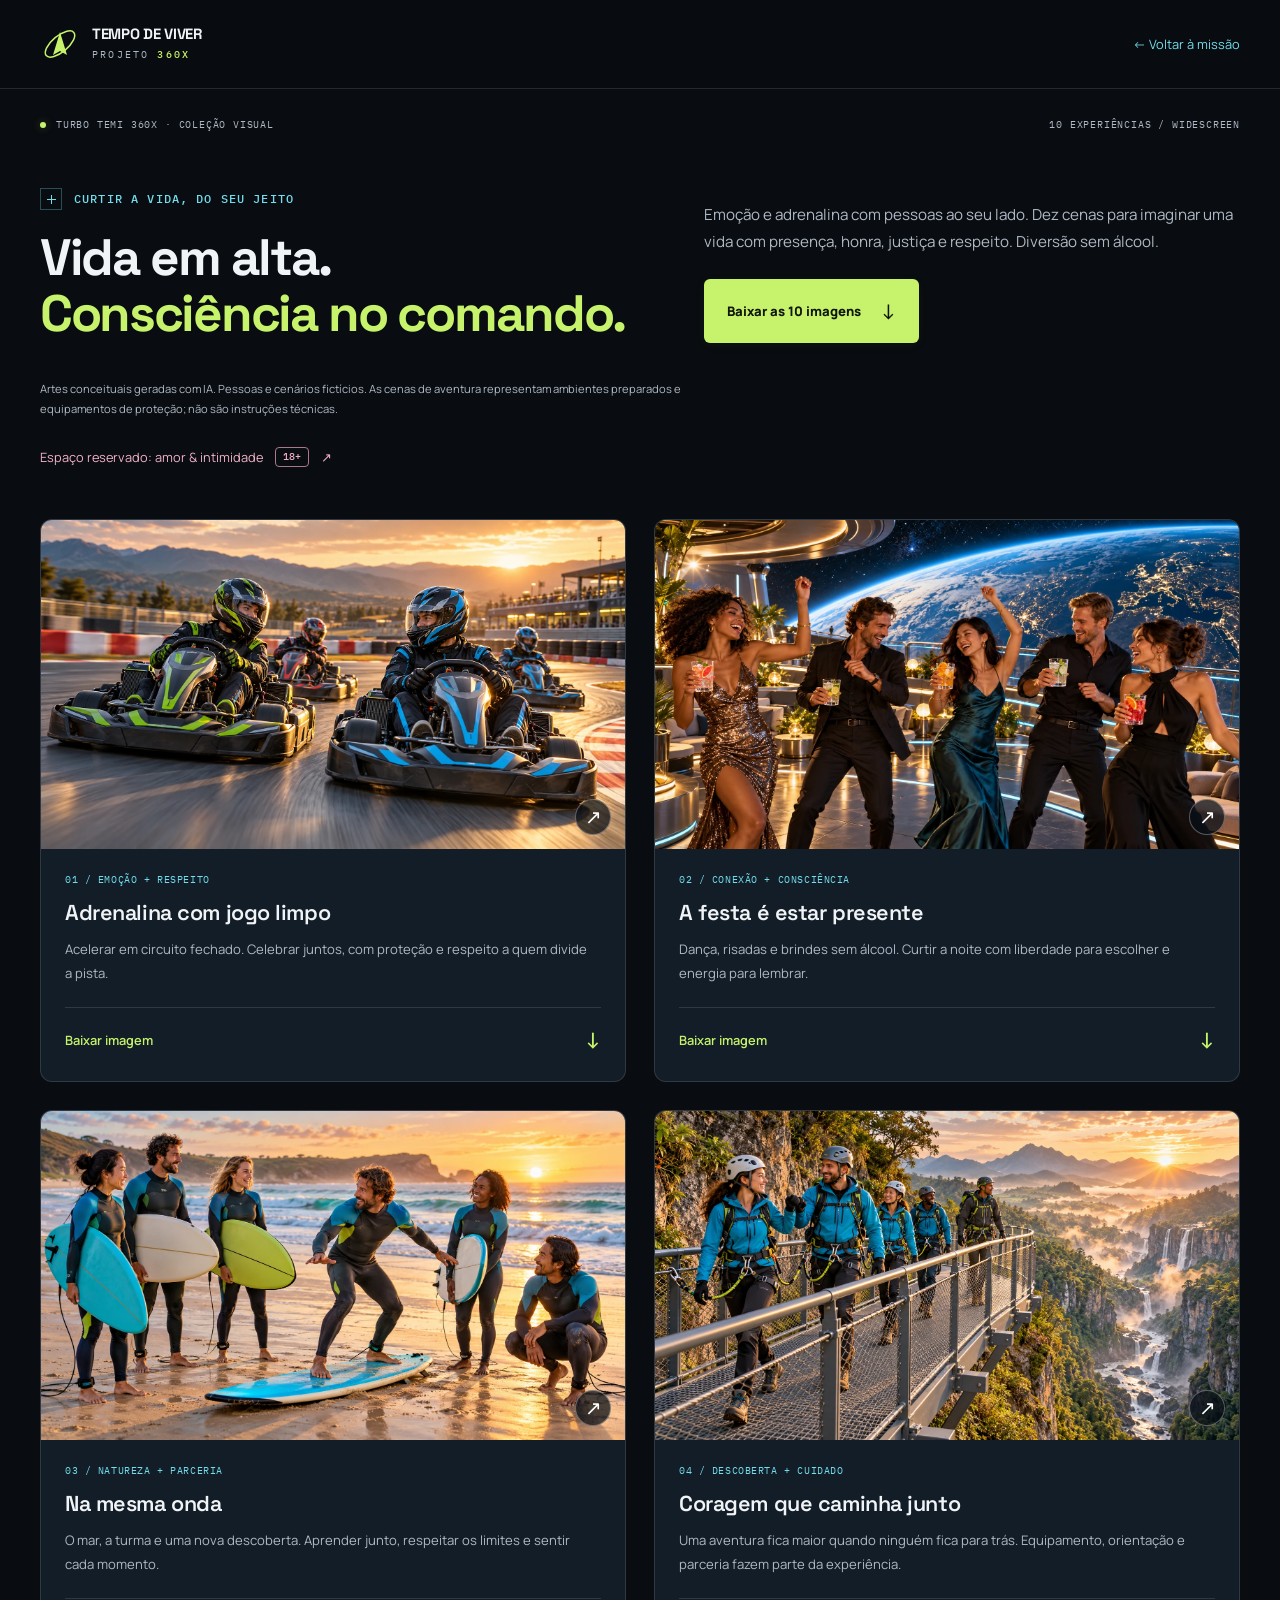
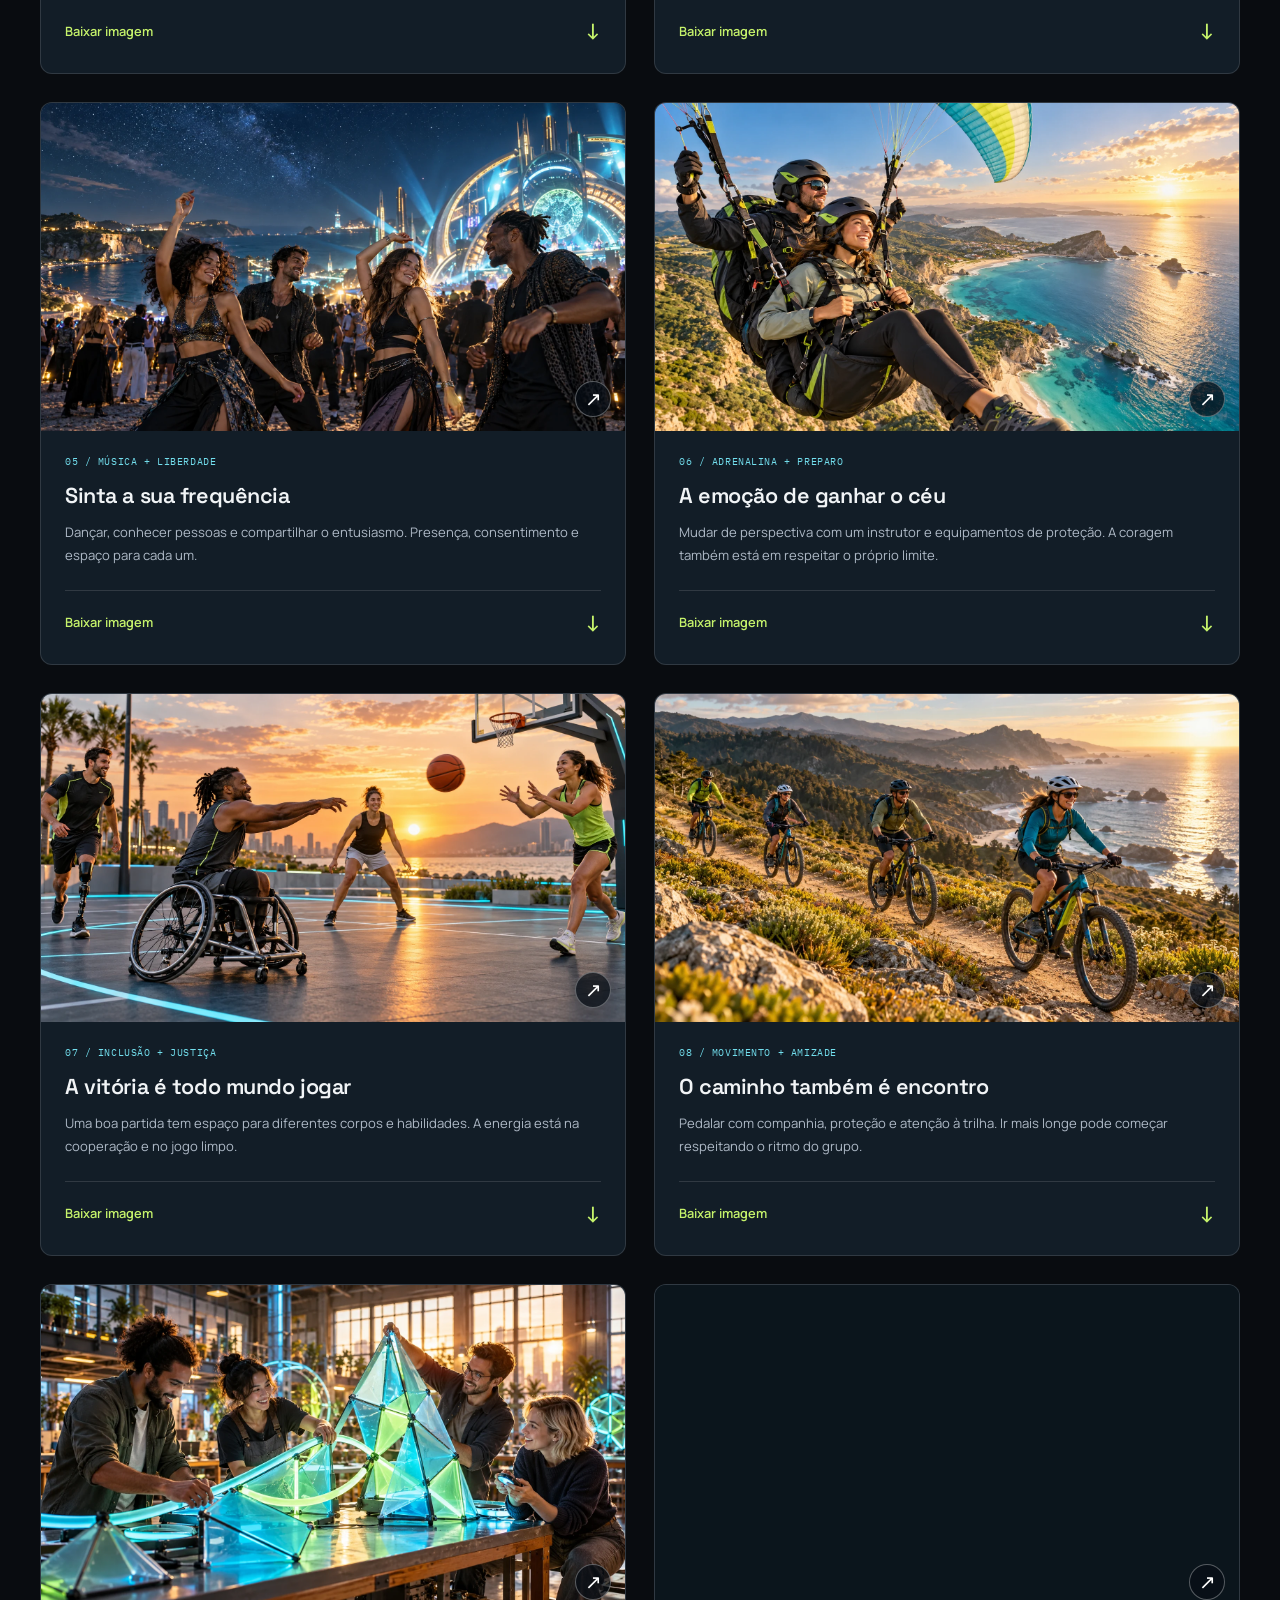
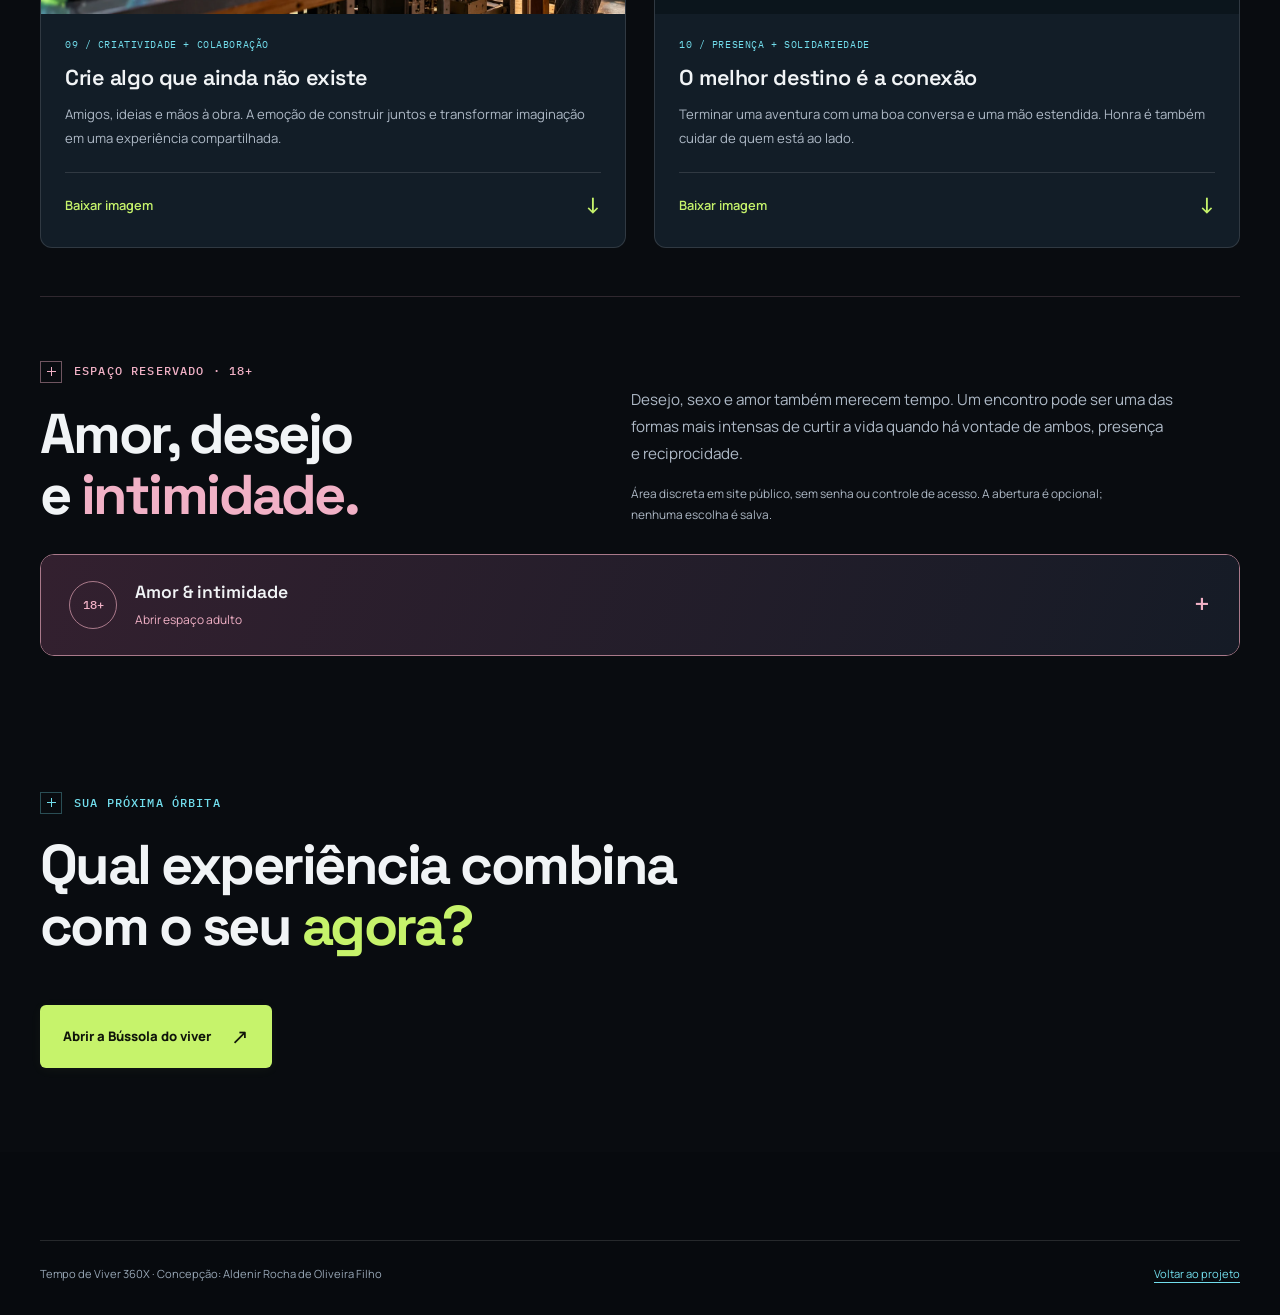
==== commit 8ba7b198: "feat(interface): adicione espaço adulto de amor e intimidade" ====
--- a/galeria.html
+++ b/galeria.html
@@ -34,6 +34,7 @@
       <div class="mission-bar"><p><span class="status-dot" aria-hidden="true"></span> TURBO TEMI 360X · COLEÇÃO VISUAL</p><p class="mission-bar__edition">10 EXPERIÊNCIAS / WIDESCREEN</p></div>
       <div class="life-intro"><div><p class="kicker">CURTIR A VIDA, DO SEU JEITO</p><h1 class="h-display" id="gallery-title">Vida em alta.<br><em>Consciência no comando.</em></h1></div><div><p class="lead">Emoção e adrenalina com pessoas ao seu lado. Dez cenas para imaginar uma vida com presença, honra, justiça e respeito. Diversão sem álcool.</p><a class="btn btn--primary" href="./assets/turbo-360x/colecao-turbo-temi-360x.zip" download>Baixar as 10 imagens <span aria-hidden="true">↓</span></a></div></div>
       <p class="life-disclosure">Artes conceituais geradas com IA. Pessoas e cenários fictícios. As cenas de aventura representam ambientes preparados e equipamentos de proteção; não são instruções técnicas.</p>
+      <a class="intimacy-link" href="#amor-intimidade">Espaço reservado: amor &amp; intimidade <span>18+</span> <span aria-hidden="true">↗</span></a>
       <h2 class="sr-only">Dez experiências para curtir com consciência</h2>
       <div class="life-grid"><article class="life-card">
       <a class="life-card__image" href="./assets/turbo-360x/01-karting.webp" target="_blank" rel="noopener" aria-label="Abrir imagem: Adrenalina com jogo limpo"><img src="./assets/turbo-360x/01-karting.webp" width="1672" height="941" loading="lazy" decoding="async" alt="Amigos adultos em karts em um circuito fechado, usando capacetes e equipamentos de proteção."><span aria-hidden="true">↗</span></a>
@@ -66,6 +67,29 @@
       <a class="life-card__image" href="./assets/turbo-360x/10-conexao.webp" target="_blank" rel="noopener" aria-label="Abrir imagem: O melhor destino é a conexão"><img src="./assets/turbo-360x/10-conexao.webp" width="1672" height="940" loading="lazy" decoding="async" alt="Amigos adultos em um mirante costeiro ao pôr do sol; uma pessoa ajuda outra em um degrau, com bebidas de água e frutas."><span aria-hidden="true">↗</span></a>
       <div class="life-card__body"><p class="life-card__tag">10 / PRESENÇA + SOLIDARIEDADE</p><h3>O melhor destino é a conexão</h3><p>Terminar uma aventura com uma boa conversa e uma mão estendida. Honra é também cuidar de quem está ao lado.</p><a class="life-card__download" href="./assets/turbo-360x/10-conexao.webp" download>Baixar imagem <span aria-hidden="true">↓</span></a></div>
     </article></div>
+
+    <section class="intimacy" id="amor-intimidade" aria-labelledby="intimacy-title">
+      <div class="intimacy__intro">
+        <div><p class="kicker">ESPAÇO RESERVADO · 18+</p><h2 class="h-display" id="intimacy-title">Amor, desejo<br>e <em>intimidade.</em></h2></div>
+        <div><p class="lead">Desejo, sexo e amor também merecem tempo. Um encontro pode ser uma das formas mais intensas de curtir a vida quando há vontade de ambos, presença e reciprocidade.</p><p class="intimacy__privacy">Área discreta em site público, sem senha ou controle de acesso. A abertura é opcional; nenhuma escolha é salva.</p></div>
+      </div>
+      <details class="intimacy__space">
+        <summary class="intimacy__entry"><span class="intimacy__seal" aria-hidden="true">18+</span><span><strong>Amor &amp; intimidade</strong><span class="intimacy__entry-label intimacy__when-closed">Abrir espaço adulto</span><span class="intimacy__entry-label intimacy__when-open">Fechar espaço adulto</span></span><span class="intimacy__toggle" aria-hidden="true">+</span></summary>
+        <div class="intimacy__content">
+          <div class="intimacy__encounter">
+            <figure class="intimacy__figure"><img src="./assets/amor-intimidade-v1.webp" width="1672" height="941" loading="lazy" decoding="async" alt="Casal fictício de adultos, vestido com roupas de noite, compartilha um abraço e um beijo suave em uma varanda futurista com a Terra ao fundo."><figcaption>Arte romântica gerada com IA · Pessoas adultas fictícias.</figcaption></figure>
+            <div class="intimacy__words"><p class="intimacy__eyebrow">QUÍMICA + AFETO + LIBERDADE</p><h3>Viver o desejo.<br>Cuidar do encontro.</h3><p>O frio na barriga, o beijo, o carinho e a intimidade sexual têm lugar aqui. Para quem deseja, sexo e amor podem fazer parte de uma vida com mais prazer e conexão.</p><p>A intensidade combina com os três princípios quando as pessoas escolhem vivê-los juntas:</p></div>
+          </div>
+          <div class="intimacy__values">
+            <article><span aria-hidden="true">01 /</span><h3>Honra</h3><p>Ser honesto sobre intenções, respeitar os acordos da relação e cuidar da confiança.</p></article>
+            <article><span aria-hidden="true">02 /</span><h3>Justiça</h3><p>Reconhecer a liberdade e o prazer de quem participa, com reciprocidade e sem pressão.</p></article>
+            <article><span aria-hidden="true">03 /</span><h3>Consciência</h3><p>Conversar sobre desejos e limites, escolher com clareza e respeitar o direito de parar ou mudar de ideia.</p></article>
+          </div>
+          <div class="intimacy__closing"><p>Um encontro a dois, música, conversa sem pressa, carinho e espaço para descobrir o que ambos desejam. Diversão sem álcool, com presença de verdade.</p><a href="./index.html#conviver">Ver os princípios de cuidado e consentimento <span aria-hidden="true">↗</span></a></div>
+        </div>
+      </details>
+    </section>
+
       <div class="gallery-closing"><p class="kicker">SUA PRÓXIMA ÓRBITA</p><h2 class="h-display">Qual experiência combina<br>com o seu <em>agora?</em></h2><a class="btn btn--primary" href="./index.html#bussola">Abrir a Bússola do viver <span aria-hidden="true">↗</span></a></div>
     </section>
   </main>
--- a/style.css
+++ b/style.css
@@ -440,3 +440,61 @@
 @media (max-width: 380px) { .gallery-back { max-width: 75px; font-size: .65rem; line-height: 1.5; } }
 
 @media (max-width: 380px) { .hero__title { font-size: clamp(2.25rem, 9.6vw, 2.6rem); } }
+/* Espaço adulto opcional: reserva editorial, sem controle de acesso. */
+.intimacy-link { display: inline-flex; flex-wrap: wrap; align-items: center; gap: 12px; min-height: 44px;
+  margin-top: 16px; color: #f1b1c6; font-size: .8rem; text-decoration: none; }
+.intimacy-link > span:first-of-type { padding: 2px 7px; border: 1px solid #a9798a; border-radius: 4px;
+  font: 500 .62rem/1.5 var(--font-roman); }
+.intimacy-link:hover { color: #ffcada; }
+.intimacy { --intimacy-accent: #f1b1c6; padding-block: 64px; margin-top: 48px; border-top: 1px solid #f1b1c62b; }
+.intimacy--full { margin-top: 0; background: radial-gradient(ellipse at 85% 0, #5a203829, transparent 55%), #101019; }
+.intimacy__intro { display: grid; grid-template-columns: 1fr 1.12fr; gap: 48px; align-items: end; margin-bottom: 28px; }
+.intimacy .kicker { color: var(--intimacy-accent); }
+.intimacy .kicker::before { border-color: #f1b1c670; color: var(--intimacy-accent); }
+.intimacy .h-display { font-size: var(--text-2xl); margin-bottom: 0; }
+.intimacy .h-display em { color: var(--intimacy-accent); }
+.intimacy__intro .lead { font-size: .95rem; }
+.intimacy__privacy { margin-top: 16px; color: var(--color-text-muted); font-size: .74rem; line-height: 1.8; }
+.intimacy__space { border: 1px solid #a9798a; border-radius: 14px; overflow: hidden; background: #17131e; }
+.intimacy__entry { display: flex; align-items: center; gap: 18px; padding: 24px 28px; min-height: 100px;
+  cursor: pointer; list-style: none; background: linear-gradient(110deg, #33202f, #151b26); }
+.intimacy__entry::-webkit-details-marker { display: none; }
+.intimacy__entry:focus-visible { outline: 3px solid var(--intimacy-accent); outline-offset: -5px; border-radius: 12px; }
+.intimacy__entry:hover { background: linear-gradient(110deg, #45283c, #1b2938); }
+.intimacy__seal { display: grid; place-items: center; width: 48px; height: 48px; flex: none; border: 1px solid #a9798a;
+  border-radius: 50%; color: var(--intimacy-accent); font: 500 .75rem/1 var(--font-roman); }
+.intimacy__entry strong { display: block; color: var(--color-text); font: 600 1.1rem/1.3 var(--font-display); }
+.intimacy__entry-label { display: block; font-size: .75rem; color: var(--intimacy-accent); margin-top: 6px; }
+.intimacy__toggle { font: 400 1.8rem/1 var(--font-display); margin-left: auto; color: var(--intimacy-accent); }
+.intimacy__when-open { display: none; }
+.intimacy__space[open] .intimacy__when-closed { display: none; }
+.intimacy__space[open] .intimacy__when-open { display: block; }
+.intimacy__space[open] .intimacy__toggle { transform: rotate(45deg); }
+.intimacy__content { padding: 28px; border-top: 1px solid #f1b1c62b; }
+.intimacy__encounter { display: grid; grid-template-columns: minmax(0, 1.2fr) minmax(0, 1fr); gap: 32px; align-items: center; }
+.intimacy__figure { min-width: 0; }
+.intimacy__figure img { display: block; width: 100%; height: auto; aspect-ratio: 16/9; object-fit: cover; border-radius: 10px; border: 1px solid #ffffff26; }
+.intimacy__figure figcaption { margin-top: 10px; font-size: .64rem; color: var(--color-text-muted); }
+.intimacy__eyebrow { font: 400 .6rem/1.8 var(--font-roman); color: var(--intimacy-accent); letter-spacing: .08em; margin-bottom: 16px; }
+.intimacy__words h3 { font: 600 clamp(1.5rem, 2.2vw, 2rem)/1.15 var(--font-display); letter-spacing: -.04em; margin-bottom: 18px; }
+.intimacy__words > p:not(.intimacy__eyebrow) { font-size: .85rem; color: var(--color-text-muted); line-height: 1.9; }
+.intimacy__words > p + p { margin-top: 16px; }
+.intimacy__values { display: grid; grid-template-columns: repeat(3, minmax(0, 1fr)); gap: 16px; margin-top: 28px; }
+.intimacy__values article { padding: 22px; border: 1px solid #f1b1c638; border-radius: 8px; background: #ffffff04; }
+.intimacy__values article > span { color: var(--intimacy-accent); font: 400 .7rem/1.4 var(--font-roman); }
+.intimacy__values h3 { margin-block: 12px 8px; font: 600 1.15rem/1.4 var(--font-display); }
+.intimacy__values p { font-size: .8rem; color: var(--color-text-muted); }
+.intimacy__closing { padding-top: 24px; margin-top: 24px; border-top: 1px solid #f1b1c62b; }
+.intimacy__closing p { color: var(--color-text-muted); font-size: .85rem; line-height: 1.9; }
+.intimacy__closing a { display: inline-flex; align-items: center; gap: 12px; min-height: 44px; margin-top: 12px;
+  color: var(--intimacy-accent); font-size: .78rem; text-decoration: none; }
+@media (max-width: 900px) { .intimacy__encounter { grid-template-columns: minmax(0, 1fr); gap: 24px; } }
+@media (max-width: 720px) {
+  .intimacy__intro, .intimacy__values { grid-template-columns: minmax(0, 1fr); gap: 24px; }
+  .intimacy__intro { gap: 20px; }
+  .intimacy__entry { padding: 20px; gap: 14px; }
+  .intimacy__content { padding: 20px; }
+  .intimacy__entry strong { font-size: 1rem; }
+  .intimacy__seal { width: 40px; height: 40px; font-size: .65rem; }
+  .intimacy__values { gap: 12px; }
+}
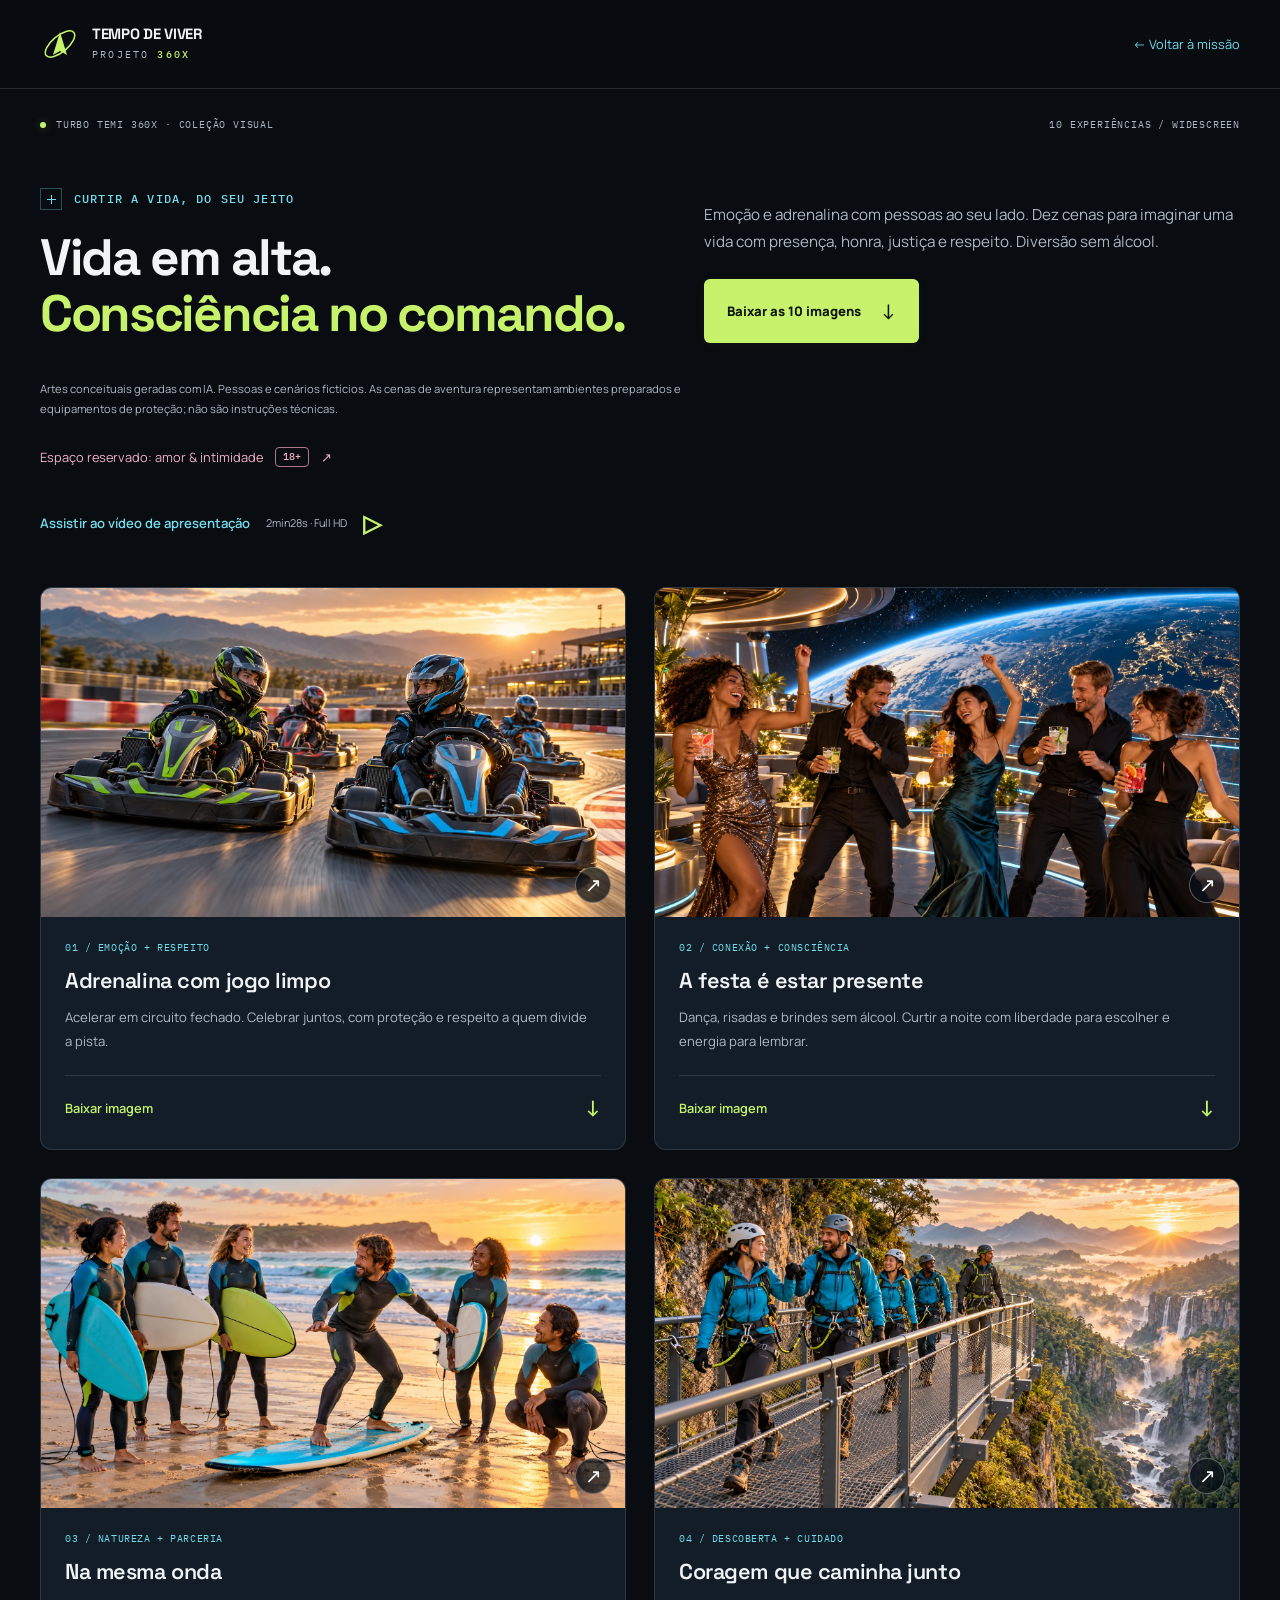
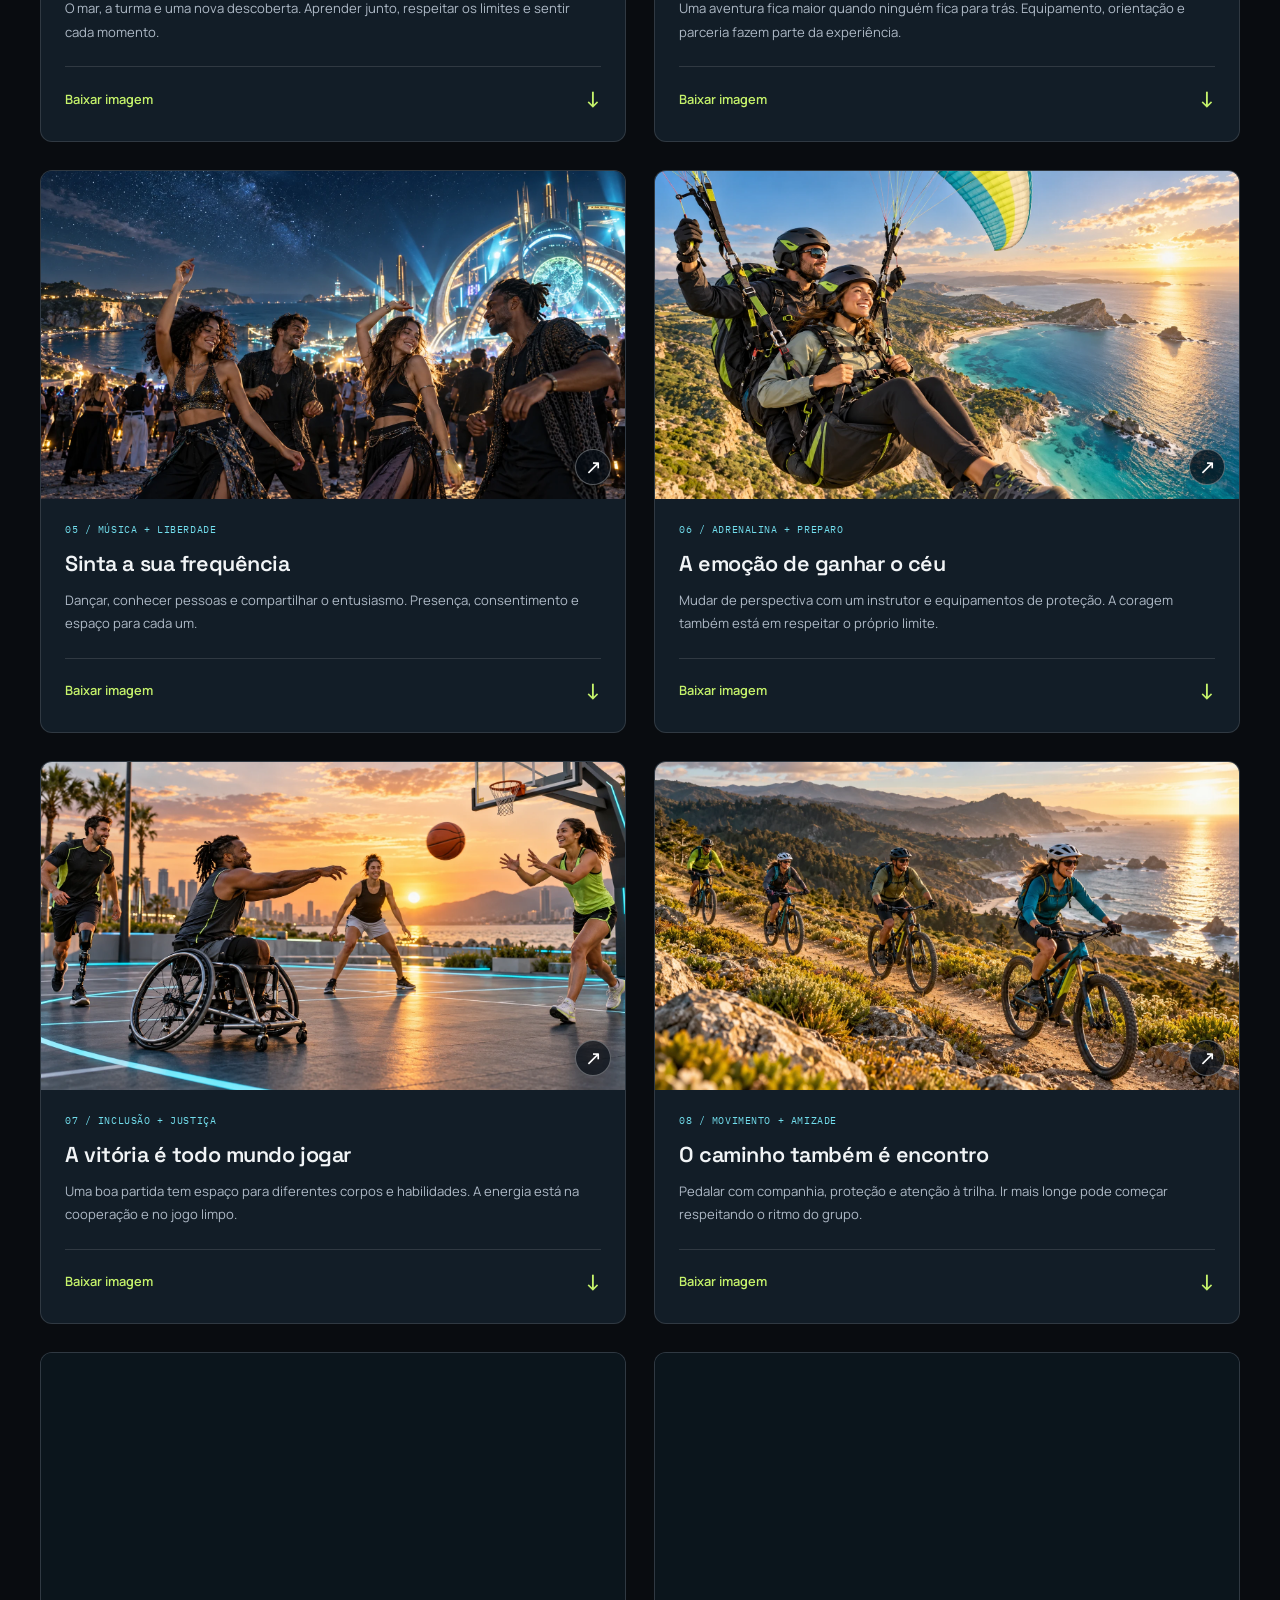
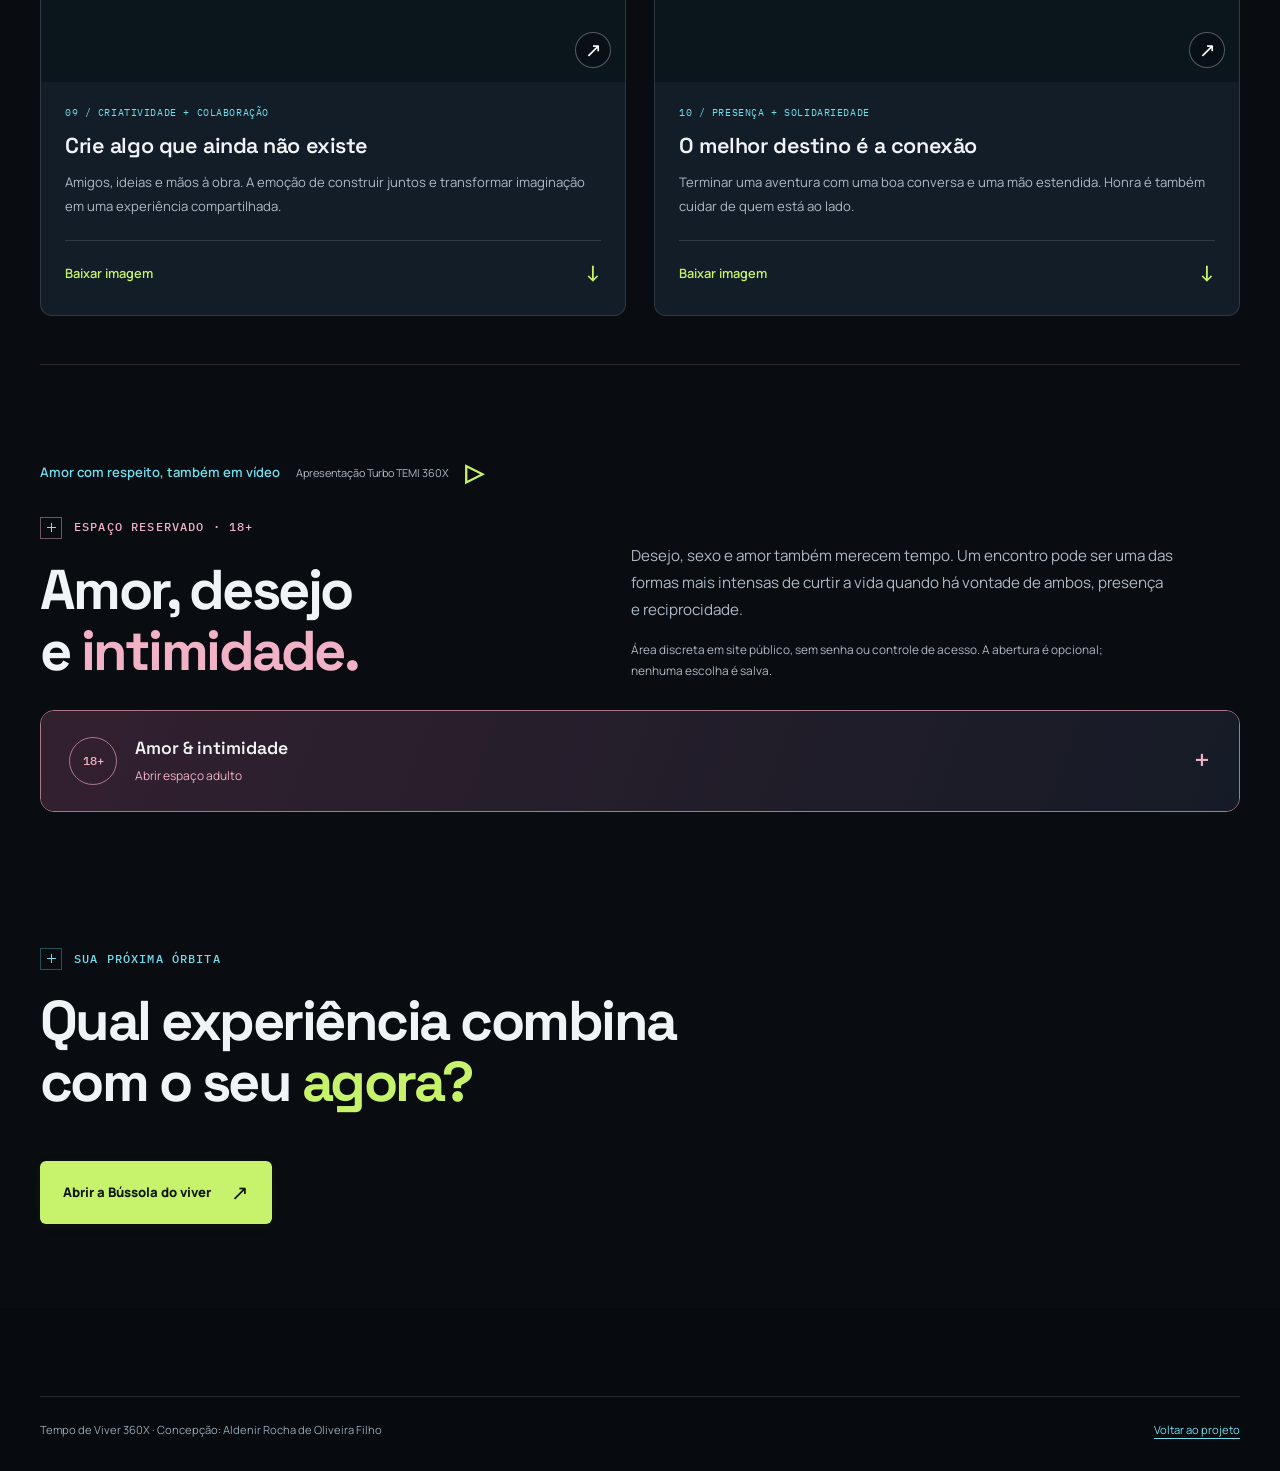
==== commit 8ba341b7: "feat(video): publique apresentação Turbo TEMI 360X no site" ====
--- a/galeria.html
+++ b/galeria.html
@@ -15,7 +15,7 @@
   <link rel="preconnect" href="https://fonts.gstatic.com" crossorigin>
   <link href="https://fonts.googleapis.com/css2?family=Space+Grotesk:wght@400;500;600;700&family=Manrope:wght@400;500;600;700;800&family=IBM+Plex+Mono:wght@400;500&display=swap" rel="stylesheet">
   <link rel="stylesheet" href="./base.css">
-  <link rel="stylesheet" href="./style.css">
+  <link rel="stylesheet" href="./style.css?v=video-20261018-1">
 
 </head>
 <body>
@@ -35,6 +35,7 @@
       <div class="life-intro"><div><p class="kicker">CURTIR A VIDA, DO SEU JEITO</p><h1 class="h-display" id="gallery-title">Vida em alta.<br><em>Consciência no comando.</em></h1></div><div><p class="lead">Emoção e adrenalina com pessoas ao seu lado. Dez cenas para imaginar uma vida com presença, honra, justiça e respeito. Diversão sem álcool.</p><a class="btn btn--primary" href="./assets/turbo-360x/colecao-turbo-temi-360x.zip" download>Baixar as 10 imagens <span aria-hidden="true">↓</span></a></div></div>
       <p class="life-disclosure">Artes conceituais geradas com IA. Pessoas e cenários fictícios. As cenas de aventura representam ambientes preparados e equipamentos de proteção; não são instruções técnicas.</p>
       <a class="intimacy-link" href="#amor-intimidade">Espaço reservado: amor &amp; intimidade <span>18+</span> <span aria-hidden="true">↗</span></a>
+      <a class="presentation-link" href="./index.html#apresentacao">Assistir ao vídeo de apresentação <span>2min28s · Full HD</span> <span aria-hidden="true">▷</span></a>
       <h2 class="sr-only">Dez experiências para curtir com consciência</h2>
       <div class="life-grid"><article class="life-card">
       <a class="life-card__image" href="./assets/turbo-360x/01-karting.webp" target="_blank" rel="noopener" aria-label="Abrir imagem: Adrenalina com jogo limpo"><img src="./assets/turbo-360x/01-karting.webp" width="1672" height="941" loading="lazy" decoding="async" alt="Amigos adultos em karts em um circuito fechado, usando capacetes e equipamentos de proteção."><span aria-hidden="true">↗</span></a>
@@ -69,6 +70,7 @@
     </article></div>
 
     <section class="intimacy" id="amor-intimidade" aria-labelledby="intimacy-title">
+      <a class="presentation-link" href="./index.html#apresentacao">Amor com respeito, também em vídeo <span>Apresentação Turbo TEMI 360X</span> <span aria-hidden="true">▷</span></a>
       <div class="intimacy__intro">
         <div><p class="kicker">ESPAÇO RESERVADO · 18+</p><h2 class="h-display" id="intimacy-title">Amor, desejo<br>e <em>intimidade.</em></h2></div>
         <div><p class="lead">Desejo, sexo e amor também merecem tempo. Um encontro pode ser uma das formas mais intensas de curtir a vida quando há vontade de ambos, presença e reciprocidade.</p><p class="intimacy__privacy">Área discreta em site público, sem senha ou controle de acesso. A abertura é opcional; nenhuma escolha é salva.</p></div>
@@ -81,9 +83,29 @@
             <div class="intimacy__words"><p class="intimacy__eyebrow">QUÍMICA + AFETO + LIBERDADE</p><h3>Viver o desejo.<br>Cuidar do encontro.</h3><p>O frio na barriga, o beijo, o carinho e a intimidade sexual têm lugar aqui. Para quem deseja, sexo e amor podem fazer parte de uma vida com mais prazer e conexão.</p><p>A intensidade combina com os três princípios quando as pessoas escolhem vivê-los juntas:</p></div>
           </div>
           <div class="intimacy__values">
-            <article><span aria-hidden="true">01 /</span><h3>Honra</h3><p>Ser honesto sobre intenções, respeitar os acordos da relação e cuidar da confiança.</p></article>
+            <article class="intimacy__value--honor"><span aria-hidden="true">01 /</span><h3>Honra do casal</h3><p>Ser honesto sobre intenções, cumprir os acordos da relação e preservar a dignidade de cada cônjuge ou parceiro.</p></article>
             <article><span aria-hidden="true">02 /</span><h3>Justiça</h3><p>Reconhecer a liberdade e o prazer de quem participa, com reciprocidade e sem pressão.</p></article>
             <article><span aria-hidden="true">03 /</span><h3>Consciência</h3><p>Conversar sobre desejos e limites, escolher com clareza e respeitar o direito de parar ou mudar de ideia.</p></article>
+          </div>
+
+          <aside class="intimacy__honor" aria-labelledby="honor-title">
+            <p class="intimacy__eyebrow">O COMPROMISSO QUE SUSTENTA O ENCONTRO</p>
+            <h3 id="honor-title">A honra do casal começa com a dignidade de cada pessoa.</h3>
+            <p>Lealdade é respeitar os acordos escolhidos juntos. Cada cônjuge ou parceiro mantém sua autonomia, sua privacidade e seu direito de dizer sim, não ou mudar de ideia. Uma mudança nos combinados pede conversa e consentimento antes de acontecer.</p>
+            <p>Isso vale para casais heterossexuais, gays e lésbicos e para relações com pessoas bissexuais, trans e de outras identidades. Cada pessoa tem seu estilo; honestidade, cuidado e respeito têm o mesmo valor em todas essas relações.</p>
+          </aside>
+          <div class="intimacy__couples" role="group" aria-label="Diversidade de casais adultos">
+            <figure><img src="./assets/amor-casal-masculino-v1.webp" width="1659" height="948" loading="lazy" decoding="async" alt="Dois homens adultos fictícios, vestidos, de mãos dadas e em um abraço carinhoso em um jardim orbital."><figcaption><strong>Casais gays</strong><span>Companheirismo, desejo e compromisso, com liberdade para cada pessoa expressar seu estilo.</span></figcaption></figure>
+            <figure><img src="./assets/amor-casal-feminino-v1.webp" width="1672" height="941" loading="lazy" decoding="async" alt="Duas mulheres adultas fictícias, vestidas, compartilham um beijo suave e mantêm as mãos unidas em uma varanda orbital."><figcaption><strong>Casais lésbicos</strong><span>Carinho, química e reciprocidade, com a mesma dignidade e o mesmo cuidado com os acordos.</span></figcaption></figure>
+          </div>
+          <div class="intimacy__modern">
+            <h3>Relacionamentos modernos. Acordos que fazem sentido para vocês.</h3>
+            <p>Namoro, casamento, relação à distância, monogamia ou outros acordos consensuais entre adultos: o modelo é escolhido pelas pessoas envolvidas. Exclusividade combinada merece ser respeitada; outros arranjos exigem transparência e consentimento de todas as pessoas afetadas.</p>
+            <div class="intimacy__agreements">
+              <article><h4>Conversem antes</h4><p>Desejos, limites, exclusividade e privacidade podem ser colocados em palavras, com espaço real para discordar e recusar.</p></article>
+              <article><h4>Vivam a ousadia combinada</h4><p>Flerte, beijo, dança, música, mensagens carinhosas e fantasias conversadas são possibilidades para um encontro desejado por ambos, sem pressão.</p></article>
+              <article><h4>Cuidem também depois</h4><p>Escutem como cada um se sentiu, revisem os combinados e protejam a privacidade das mensagens e imagens íntimas. Compartilhar exige autorização específica de quem aparece.</p></article>
+            </div>
           </div>
           <div class="intimacy__closing"><p>Um encontro a dois, música, conversa sem pressa, carinho e espaço para descobrir o que ambos desejam. Diversão sem álcool, com presença de verdade.</p><a href="./index.html#conviver">Ver os princípios de cuidado e consentimento <span aria-hidden="true">↗</span></a></div>
         </div>
--- a/style.css
+++ b/style.css
@@ -440,6 +440,40 @@
 @media (max-width: 380px) { .gallery-back { max-width: 75px; font-size: .65rem; line-height: 1.5; } }
 
 @media (max-width: 380px) { .hero__title { font-size: clamp(2.25rem, 9.6vw, 2.6rem); } }
+/* Apresentação: controles nativos e carregamento iniciado pelo visitante. */
+.presentation { background: radial-gradient(ellipse at 90% 0, #173a454a, transparent 55%), #0b1219; }
+.presentation__intro { display: grid; grid-template-columns: 1fr 1fr; align-items: end; gap: 48px; margin-bottom: 32px; }
+.presentation__intro .h-display { margin-bottom: 0; }
+.presentation__intro .lead { font-size: .96rem; }
+.presentation__meta { margin-top: 18px; color: var(--color-accent); font: 400 .68rem/1.8 var(--font-roman); }
+.presentation__figure { min-width: 0; padding: 8px; border: 1px solid #3c6574; border-radius: 18px; background: #0e1b25; }
+.presentation__video { display: block; width: 100%; aspect-ratio: 16 / 9; border-radius: 11px; background: #05090d; }
+.presentation__figure figcaption { max-width: none; padding: 16px 12px 10px; color: var(--color-text-muted); font-size: .72rem; line-height: 1.8; }
+.presentation__actions { display: flex; flex-wrap: wrap; align-items: center; gap: 20px 28px; margin-block: 24px; }
+.presentation__actions > a:not(.btn) { display: inline-flex; align-items: center; min-height: 44px; color: var(--color-accent); font-size: .78rem; text-underline-offset: 4px; }
+.presentation__transcript { border: 1px solid var(--color-border); border-radius: 12px; background: #0c1720; }
+.presentation__transcript summary { padding: 20px 24px; min-height: 56px; cursor: pointer; font: 500 .9rem/1.5 var(--font-display); }
+.presentation__transcript[open] summary { border-bottom: 1px solid var(--color-border); }
+.presentation__transcript ol { list-style: none; padding: 8px 24px 24px; }
+.presentation__transcript li { max-width: none; padding-block: 20px; border-bottom: 1px solid var(--color-border); }
+.presentation__transcript li:last-child { border-bottom: 0; padding-bottom: 0; }
+.presentation__transcript h3 { font: 500 .88rem/1.5 var(--font-display); margin-bottom: 8px; }
+.presentation__transcript time { color: var(--color-accent); font: 400 .68rem/1.8 var(--font-roman); margin-right: 12px; }
+.presentation__transcript p { color: var(--color-text-muted); font-size: .82rem; line-height: 1.8; }
+.presentation-link { display: flex; flex-wrap: wrap; align-items: center; gap: 8px 16px; width: fit-content; min-height: 48px; margin-block: 20px; color: var(--color-accent); font-size: .82rem; font-weight: 600; text-decoration: none; }
+.presentation-link > span:first-of-type { color: var(--color-text-muted); font-size: .68rem; font-weight: 400; }
+.presentation-link > span:last-child { color: var(--color-primary); font-size: 24px; }
+@media (max-width: 720px) {
+  .presentation__intro { grid-template-columns: minmax(0, 1fr); gap: 24px; }
+  .presentation__figure { padding: 5px; border-radius: 13px; }
+  .presentation__video { border-radius: 8px; }
+  .presentation__figure figcaption { padding-inline: 10px; }
+  .presentation__actions { gap: 12px 22px; }
+  .presentation__actions .btn { width: 100%; }
+  .presentation__transcript summary { padding-inline: 18px; }
+  .presentation__transcript ol { padding-inline: 18px; }
+}
+
 /* Espaço adulto opcional: reserva editorial, sem controle de acesso. */
 .intimacy-link { display: inline-flex; flex-wrap: wrap; align-items: center; gap: 12px; min-height: 44px;
   margin-top: 16px; color: #f1b1c6; font-size: .8rem; text-decoration: none; }
@@ -498,3 +532,23 @@
   .intimacy__seal { width: 40px; height: 40px; font-size: .65rem; }
   .intimacy__values { gap: 12px; }
 }
+/* Honra e diversidade: o mesmo cuidado para cada casal. */
+.intimacy__values .intimacy__value--honor { border-color: #b8899d; background: #f1b1c60a; }
+.intimacy__honor { margin-top: 28px; padding: 28px; border-left: 3px solid var(--intimacy-accent); border-radius: 0 10px 10px 0; background: #f1b1c60b; }
+.intimacy__honor h3 { margin-bottom: 16px; max-width: 38ch; font: 600 clamp(1.4rem, 2.3vw, 2rem)/1.2 var(--font-display); letter-spacing: -.03em; }
+.intimacy__honor > p:not(.intimacy__eyebrow) { color: var(--color-text-muted); font-size: .87rem; line-height: 1.9; max-width: 100ch; }
+.intimacy__honor > p + p { margin-top: 14px; }
+.intimacy__couples { display: grid; grid-template-columns: repeat(2, minmax(0, 1fr)); gap: 20px; margin-top: 28px; }
+.intimacy__couples figure { min-width: 0; border: 1px solid #f1b1c638; border-radius: 10px; overflow: hidden; background: #ffffff04; }
+.intimacy__couples img { width: 100%; height: auto; aspect-ratio: 16 / 9; object-fit: cover; }
+.intimacy__couples figcaption { padding: 20px; max-width: none; }
+.intimacy__couples figcaption strong { display: block; margin-bottom: 8px; font: 600 1.15rem/1.4 var(--font-display); }
+.intimacy__couples figcaption span { display: block; font-size: .8rem; color: var(--color-text-muted); line-height: 1.8; }
+.intimacy__modern { margin-top: 32px; }
+.intimacy__modern > h3 { font: 600 1.4rem/1.3 var(--font-display); letter-spacing: -.025em; margin-bottom: 16px; }
+.intimacy__modern > p { color: var(--color-text-muted); font-size: .87rem; line-height: 1.9; max-width: 100ch; }
+.intimacy__agreements { display: grid; grid-template-columns: repeat(3, minmax(0, 1fr)); gap: 20px; margin-top: 24px; }
+.intimacy__agreements article { padding-top: 20px; border-top: 1px solid #f1b1c638; }
+.intimacy__agreements h4 { font: 600 1rem/1.4 var(--font-display); margin-bottom: 10px; }
+.intimacy__agreements p { color: var(--color-text-muted); font-size: .8rem; line-height: 1.8; }
+@media (max-width: 720px) { .intimacy__couples, .intimacy__agreements { grid-template-columns: minmax(0, 1fr); } .intimacy__honor { padding: 22px; } }
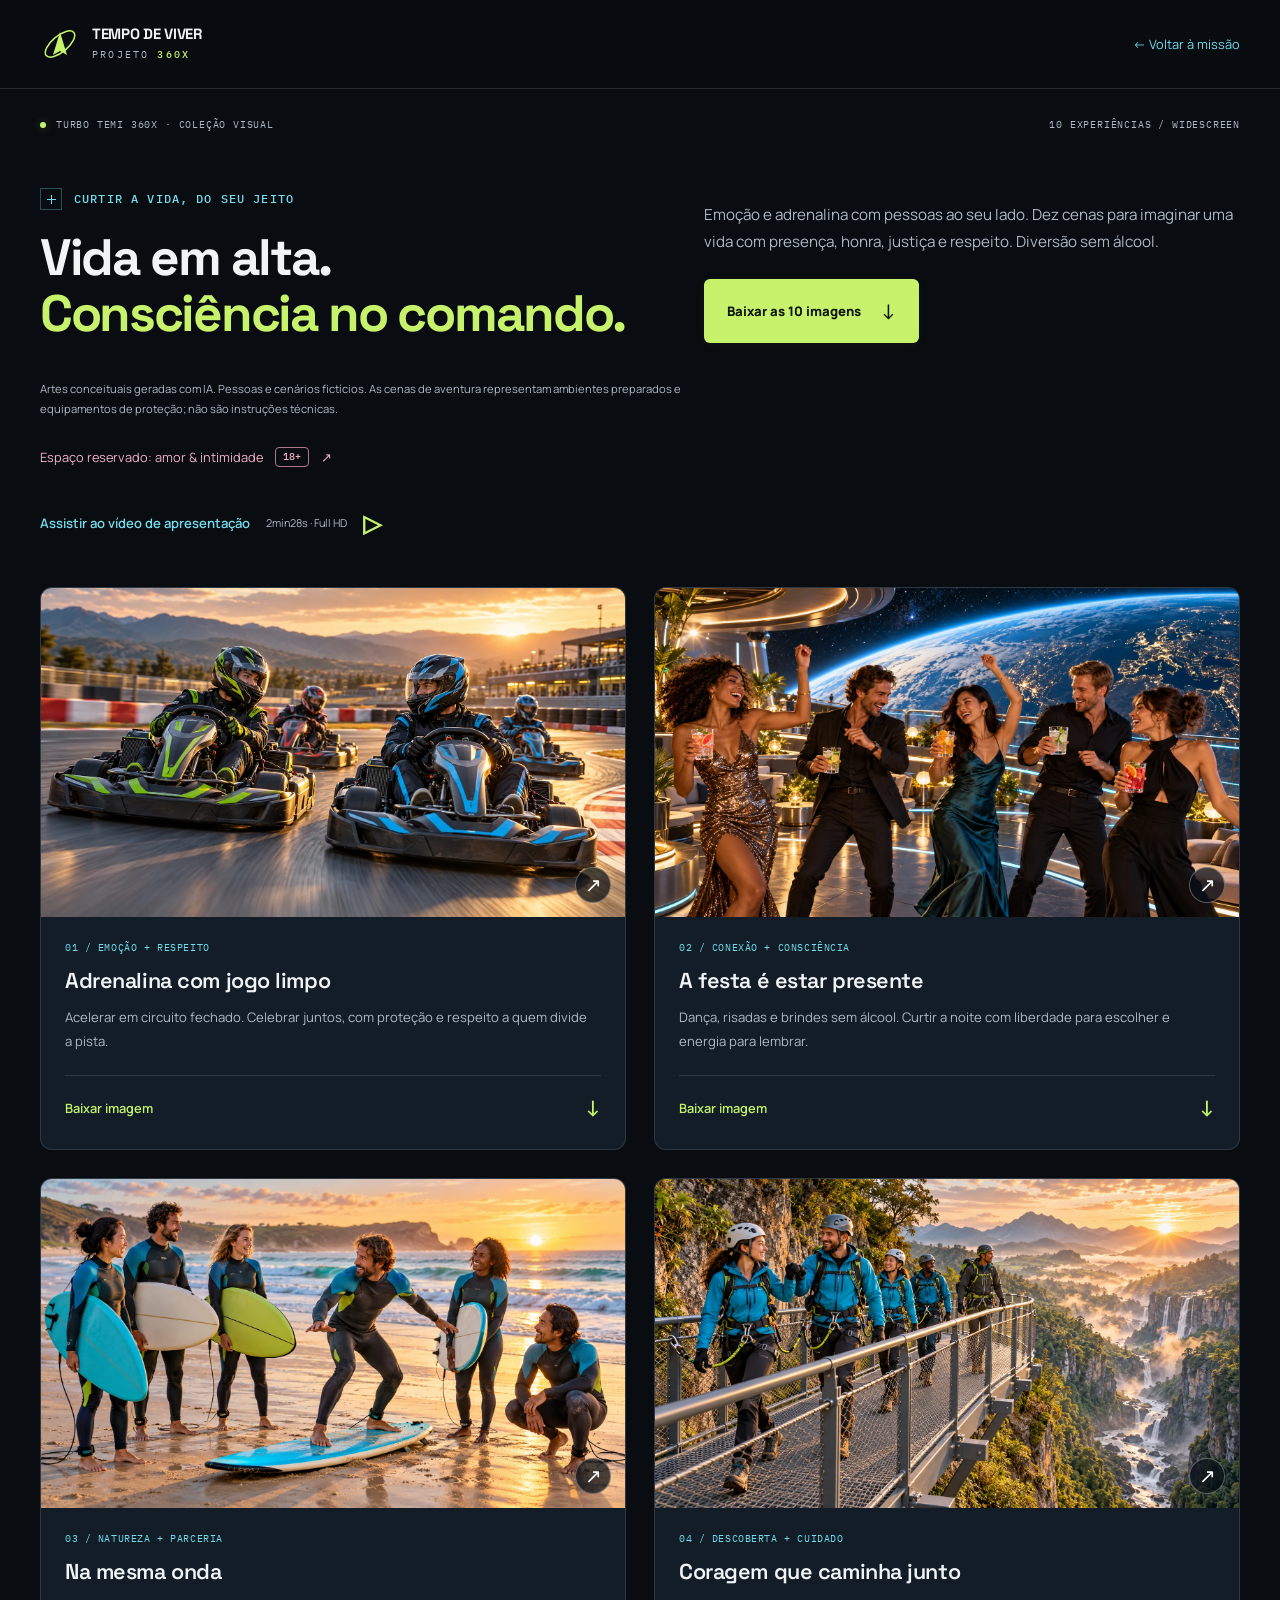
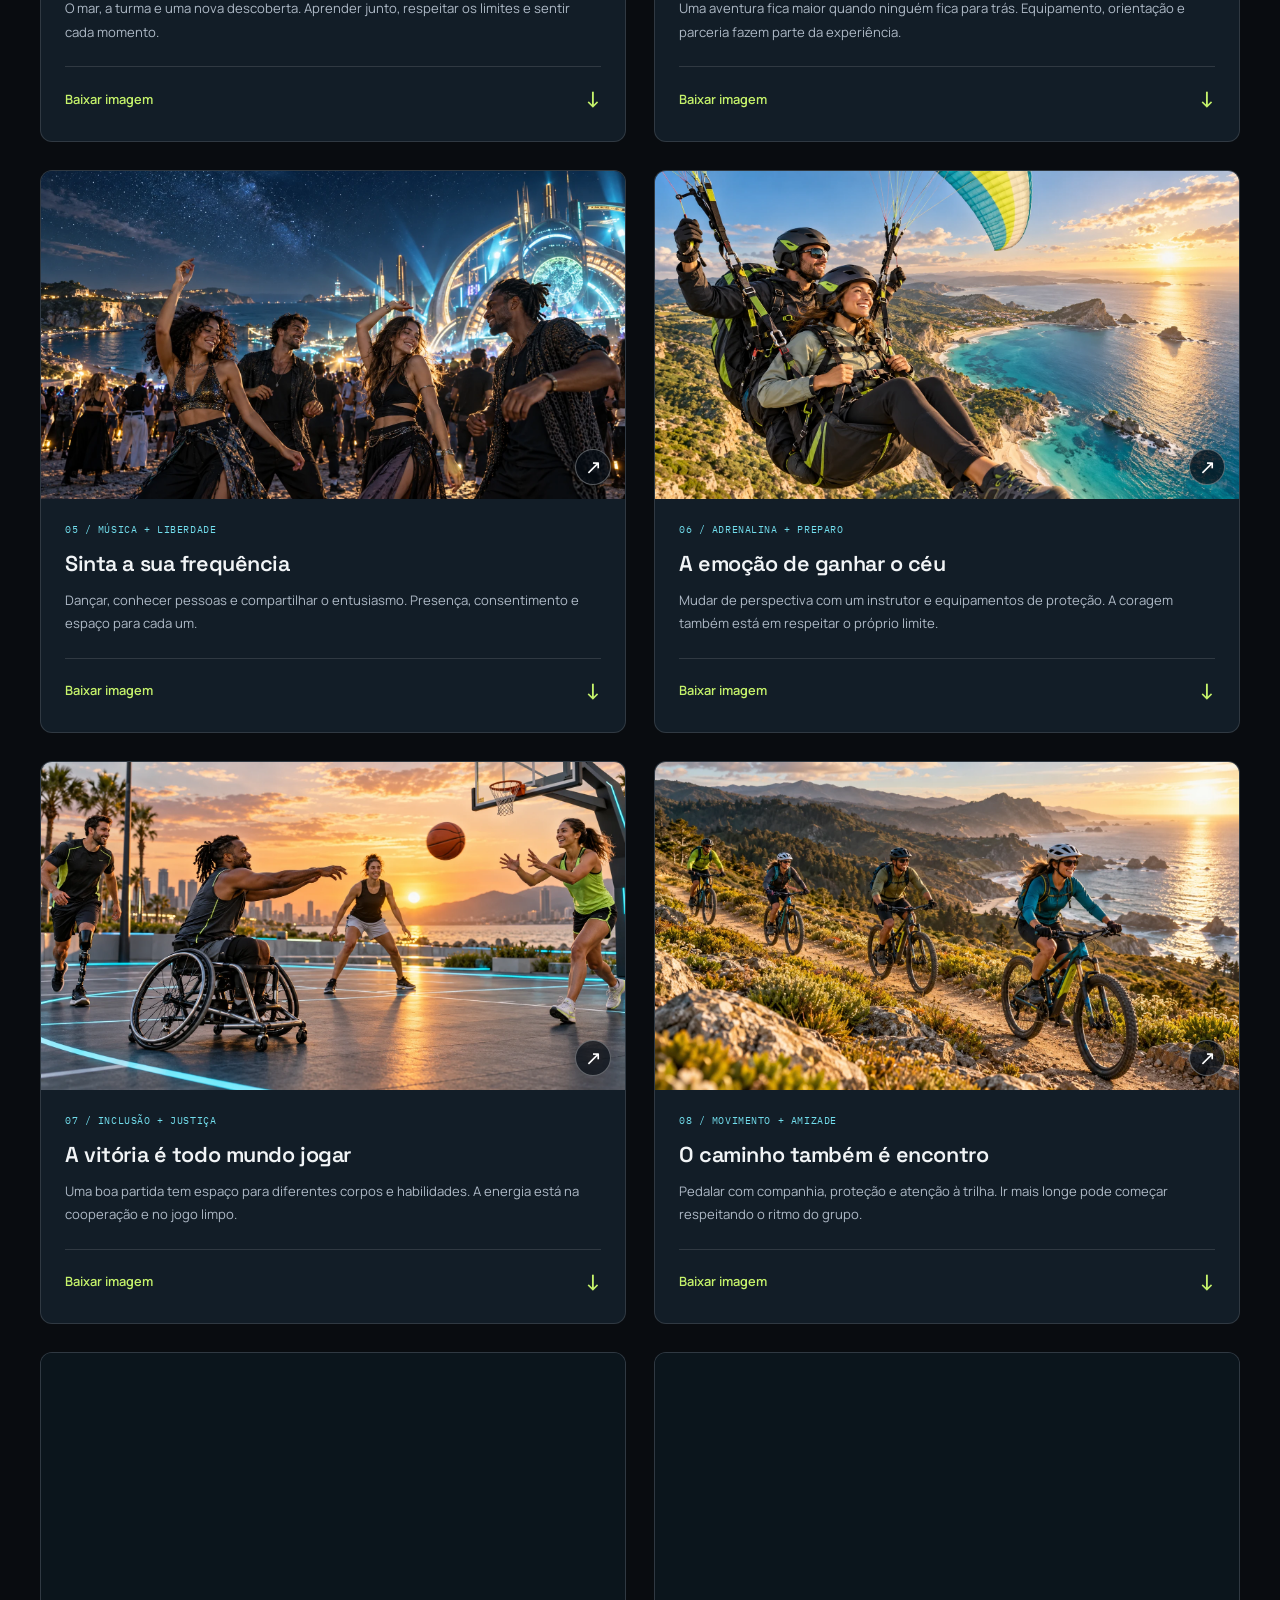
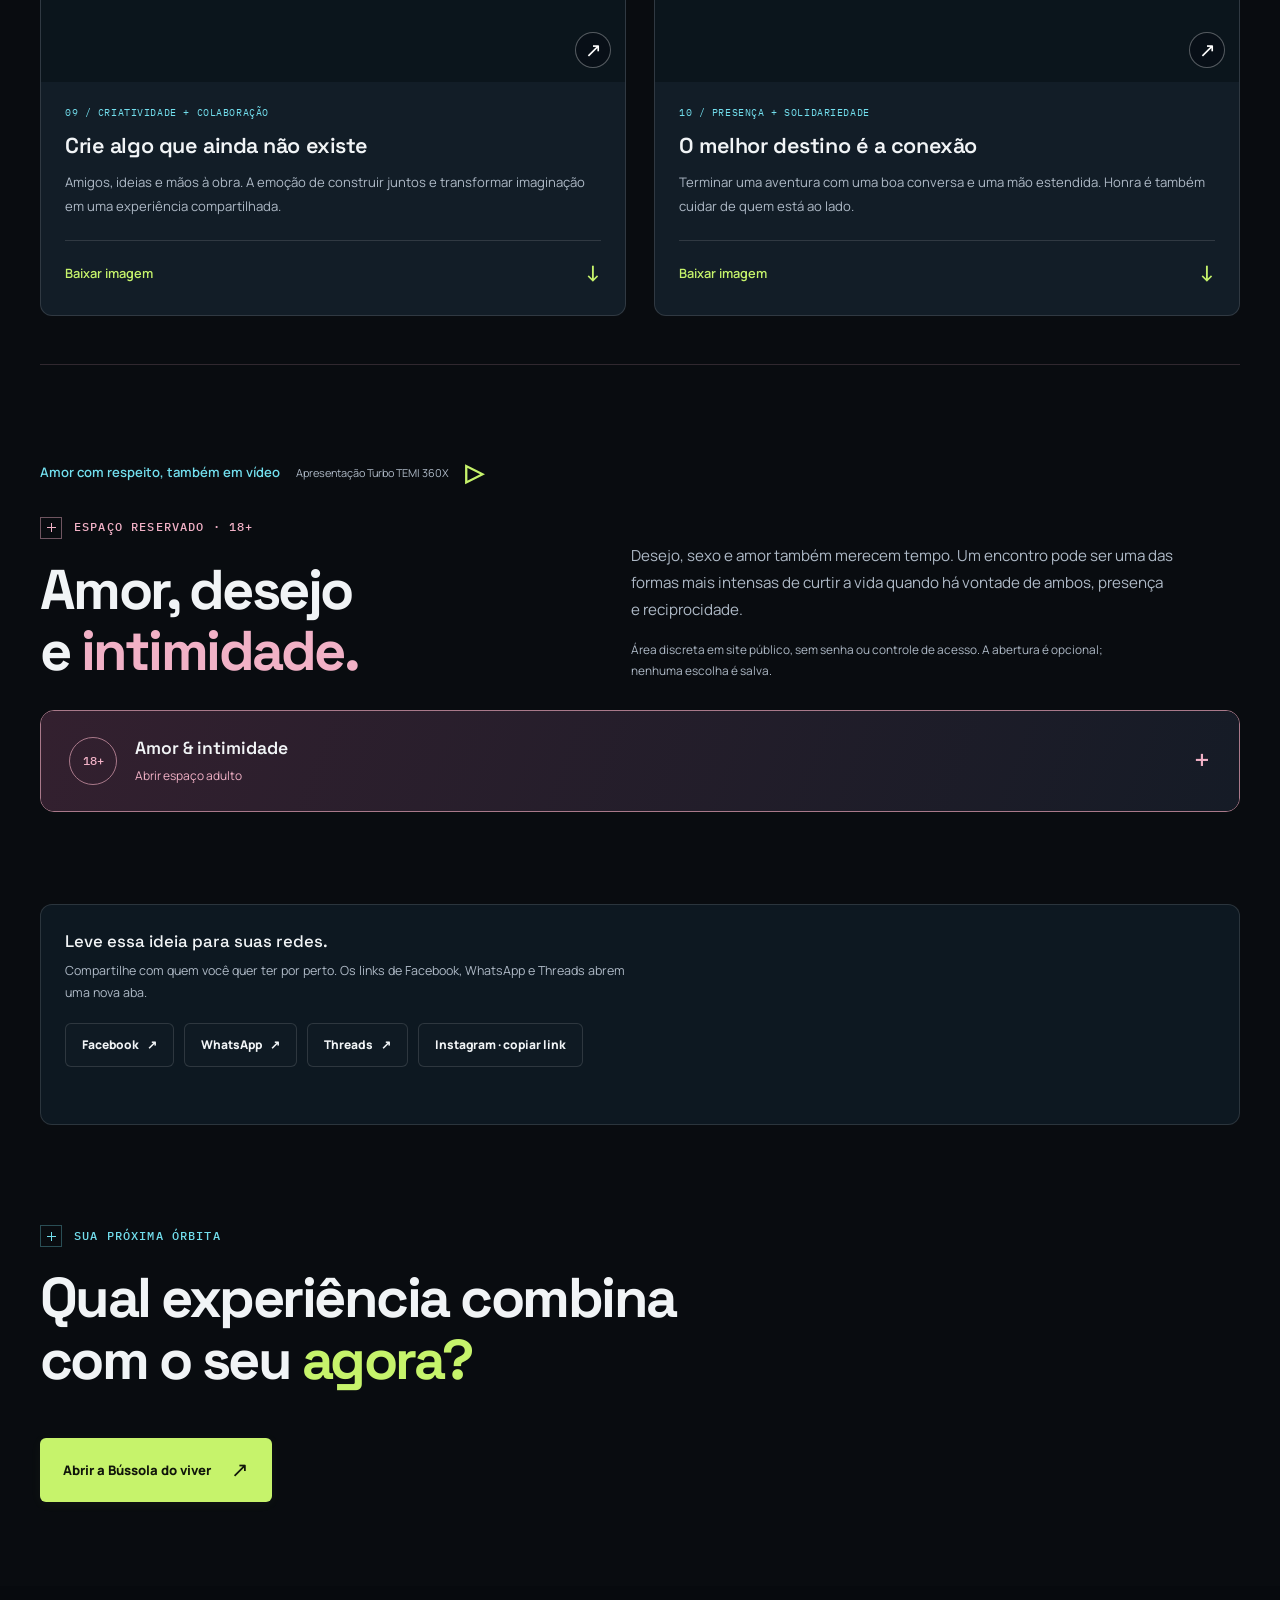
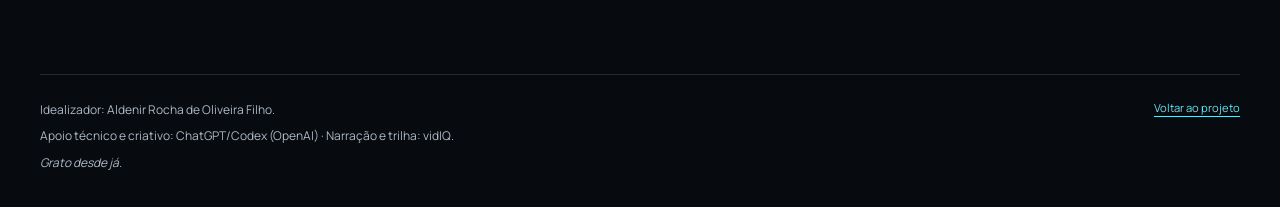
==== commit 3676b241: "feat(social): integre compartilhamento Meta e créditos discretos" ====
--- a/galeria.html
+++ b/galeria.html
@@ -8,14 +8,22 @@
   <meta property="og:title" content="Vida em alta · Turbo TEMI 360X">
   <meta property="og:description" content="10 experiências. Consciência no comando. Emoção compartilhada.">
   <meta property="og:type" content="website">
-  <meta property="og:image" content="./assets/turbo-360x/01-karting.webp">
+  <meta property="og:image" content="https://aldenirfilho.github.io/INVESTIMENTO-DE-TEMPO-PARA-CURTIR/docs/preview-orbital/colecao-10-imagens.png">
+  <meta property="og:image:width" content="1280">
+  <meta property="og:image:height" content="720">
+  <meta property="og:image:type" content="image/png">
+  <meta property="og:image:alt" content="Dez experiências da galeria Turbo TEMI 360 X, com aventura, amizade e criatividade.">
+  <meta property="og:url" content="https://aldenirfilho.github.io/INVESTIMENTO-DE-TEMPO-PARA-CURTIR/galeria.html">
+  <meta property="og:site_name" content="Tempo de Viver 360 X">
+  <meta property="og:locale" content="pt_BR">
+  <link rel="canonical" href="https://aldenirfilho.github.io/INVESTIMENTO-DE-TEMPO-PARA-CURTIR/galeria.html">
   <meta name="theme-color" content="#090c10">
   <link rel="icon" href="data:image/svg+xml,%3Csvg xmlns='http://www.w3.org/2000/svg' viewBox='0 0 40 40'%3E%3Crect width='40' height='40' rx='12' fill='%23090c10'/%3E%3Cellipse cx='20' cy='20' rx='16' ry='7' transform='rotate(-40 20 20)' fill='none' stroke='%23c6f36b' stroke-width='2'/%3E%3Cpath d='m20 9 7 22-7-4-7 4z' fill='%23f4f7f8'/%3E%3C/svg%3E">
   <link rel="preconnect" href="https://fonts.googleapis.com">
   <link rel="preconnect" href="https://fonts.gstatic.com" crossorigin>
   <link href="https://fonts.googleapis.com/css2?family=Space+Grotesk:wght@400;500;600;700&family=Manrope:wght@400;500;600;700;800&family=IBM+Plex+Mono:wght@400;500&display=swap" rel="stylesheet">
   <link rel="stylesheet" href="./base.css">
-  <link rel="stylesheet" href="./style.css?v=video-20261018-1">
+  <link rel="stylesheet" href="./style.css?v=meta-20261018-1">
 
 </head>
 <body>
@@ -112,9 +120,28 @@
       </details>
     </section>
 
+        <section class="social-share" id="compartilhar" aria-labelledby="social-share-title" data-social-share data-share-url="https://aldenirfilho.github.io/INVESTIMENTO-DE-TEMPO-PARA-CURTIR/galeria.html" data-share-title="Galeria Turbo TEMI 360 X">
+          <h3 id="social-share-title">Leve essa ideia para suas redes.</h3>
+          <p class="social-share__intro">Compartilhe com quem você quer ter por perto. Os links de Facebook, WhatsApp e Threads abrem uma nova aba.</p>
+          <div class="social-share__links">
+            <a class="btn btn--ghost btn--sm" href="https://www.facebook.com/sharer/sharer.php?u=https%3A%2F%2Faldenirfilho.github.io%2FINVESTIMENTO-DE-TEMPO-PARA-CURTIR%2Fgaleria.html" target="_blank" rel="noopener noreferrer">Facebook <span aria-hidden="true">↗</span></a>
+            <a class="btn btn--ghost btn--sm" href="https://wa.me/?text=Galeria%20Turbo%20TEMI%20360%20X%20%E2%80%94%20Emo%C3%A7%C3%A3o%20com%20consci%C3%AAncia.%20Amor%20com%20respeito.%20https%3A%2F%2Faldenirfilho.github.io%2FINVESTIMENTO-DE-TEMPO-PARA-CURTIR%2Fgaleria.html" target="_blank" rel="noopener noreferrer">WhatsApp <span aria-hidden="true">↗</span></a>
+            <a class="btn btn--ghost btn--sm" href="https://www.threads.com/intent/post?text=Galeria%20Turbo%20TEMI%20360%20X%20%E2%80%94%20Emo%C3%A7%C3%A3o%20com%20consci%C3%AAncia.%20Amor%20com%20respeito.%20https%3A%2F%2Faldenirfilho.github.io%2FINVESTIMENTO-DE-TEMPO-PARA-CURTIR%2Fgaleria.html" target="_blank" rel="noopener noreferrer">Threads <span aria-hidden="true">↗</span></a>
+            <button class="btn btn--ghost btn--sm" type="button" data-share-copy hidden>Instagram · copiar link</button>
+            <button class="btn btn--ghost btn--sm" type="button" data-share-native hidden>Outros aplicativos</button>
+          </div>
+          <p class="social-share__status" role="status" aria-live="polite" aria-atomic="true" data-share-status></p>
+          <div class="social-share__fallback" data-share-fallback hidden><label for="social-share-link">Link público para copiar</label><input id="social-share-link" type="url" readonly value="https://aldenirfilho.github.io/INVESTIMENTO-DE-TEMPO-PARA-CURTIR/galeria.html" data-share-link></div>
+          <noscript><p>Para compartilhar no Instagram, copie este endereço: <a href="https://aldenirfilho.github.io/INVESTIMENTO-DE-TEMPO-PARA-CURTIR/galeria.html">https://aldenirfilho.github.io/INVESTIMENTO-DE-TEMPO-PARA-CURTIR/galeria.html</a></p></noscript>
+        </section>
       <div class="gallery-closing"><p class="kicker">SUA PRÓXIMA ÓRBITA</p><h2 class="h-display">Qual experiência combina<br>com o seu <em>agora?</em></h2><a class="btn btn--primary" href="./index.html#bussola">Abrir a Bússola do viver <span aria-hidden="true">↗</span></a></div>
     </section>
   </main>
-  <footer class="footer"><div class="wrap footer__bottom"><span>Tempo de Viver 360X · Concepção: Aldenir Rocha de Oliveira Filho</span><a href="./index.html">Voltar ao projeto</a></div></footer>
+  <footer class="footer"><div class="wrap footer__bottom"><div class="site-credits" id="creditos">
+          <p>Idealizador: Aldenir Rocha de Oliveira Filho.</p>
+          <p>Apoio técnico e criativo: ChatGPT/Codex (OpenAI) · Narração e trilha: vidIQ.</p>
+          <p class="site-credits__thanks">Grato desde já.</p>
+        </div><a href="./index.html">Voltar ao projeto</a></div></footer>
+  <script src="./meta-social.js?v=meta-20261018-1" defer></script>
 </body>
 </html>
--- a/style.css
+++ b/style.css
@@ -297,6 +297,23 @@
 .footer ul li + li { margin-top: 12px; }
 .footer__bottom { display: flex; justify-content: space-between; flex-wrap: wrap; gap: 12px; padding-top: 24px; margin-top: 40px;
   border-top: 1px solid var(--color-border); color: var(--color-text-faint); font-size: .7rem; }
+.site-credits { color: var(--color-text-muted); font-size: .75rem; line-height: 1.9; }
+.site-credits p { max-width: none; }
+.site-credits p + p { margin-top: 4px; }
+.site-credits__thanks { font-style: italic; }
+.social-share { border: 1px solid var(--color-border); border-radius: 12px; padding: 24px; margin-block: 28px; background: #0d1821; }
+.social-share h3 { font: 500 1.05rem/1.5 var(--font-display); margin-bottom: 6px; }
+.social-share__intro { color: var(--color-text-muted); font-size: .78rem; line-height: 1.8; }
+.social-share__links { display: flex; flex-wrap: wrap; gap: 10px; margin-top: 18px; }
+.social-share__links .btn { gap: 8px; }
+.gallery-page .social-share__links .btn { margin-top: 0; }
+.social-share [hidden] { display: none !important; }
+.social-share__status { min-height: 1.8em; margin-top: 12px; color: var(--color-accent); font-size: .74rem; line-height: 1.8; }
+.social-share__fallback { margin-top: 12px; }
+.social-share__fallback label { display: block; color: var(--color-text-muted); font-size: .74rem; margin-bottom: 8px; }
+.social-share__fallback input { width: 100%; min-width: 0; padding: 12px; color: var(--color-text); background: var(--color-bg); border: 1px solid var(--color-border); border-radius: 6px; font-size: .76rem; }
+.social-share noscript p { margin-top: 12px; font-size: .75rem; overflow-wrap: anywhere; }
+@media (max-width: 480px) { .social-share { padding: 18px; } .social-share__links .btn { flex: 1 1 120px; } }
 /* Static content stays visible, including without JavaScript. */
 .reveal { opacity: 1; transform: none; }
 /* Responsive controls and layout */
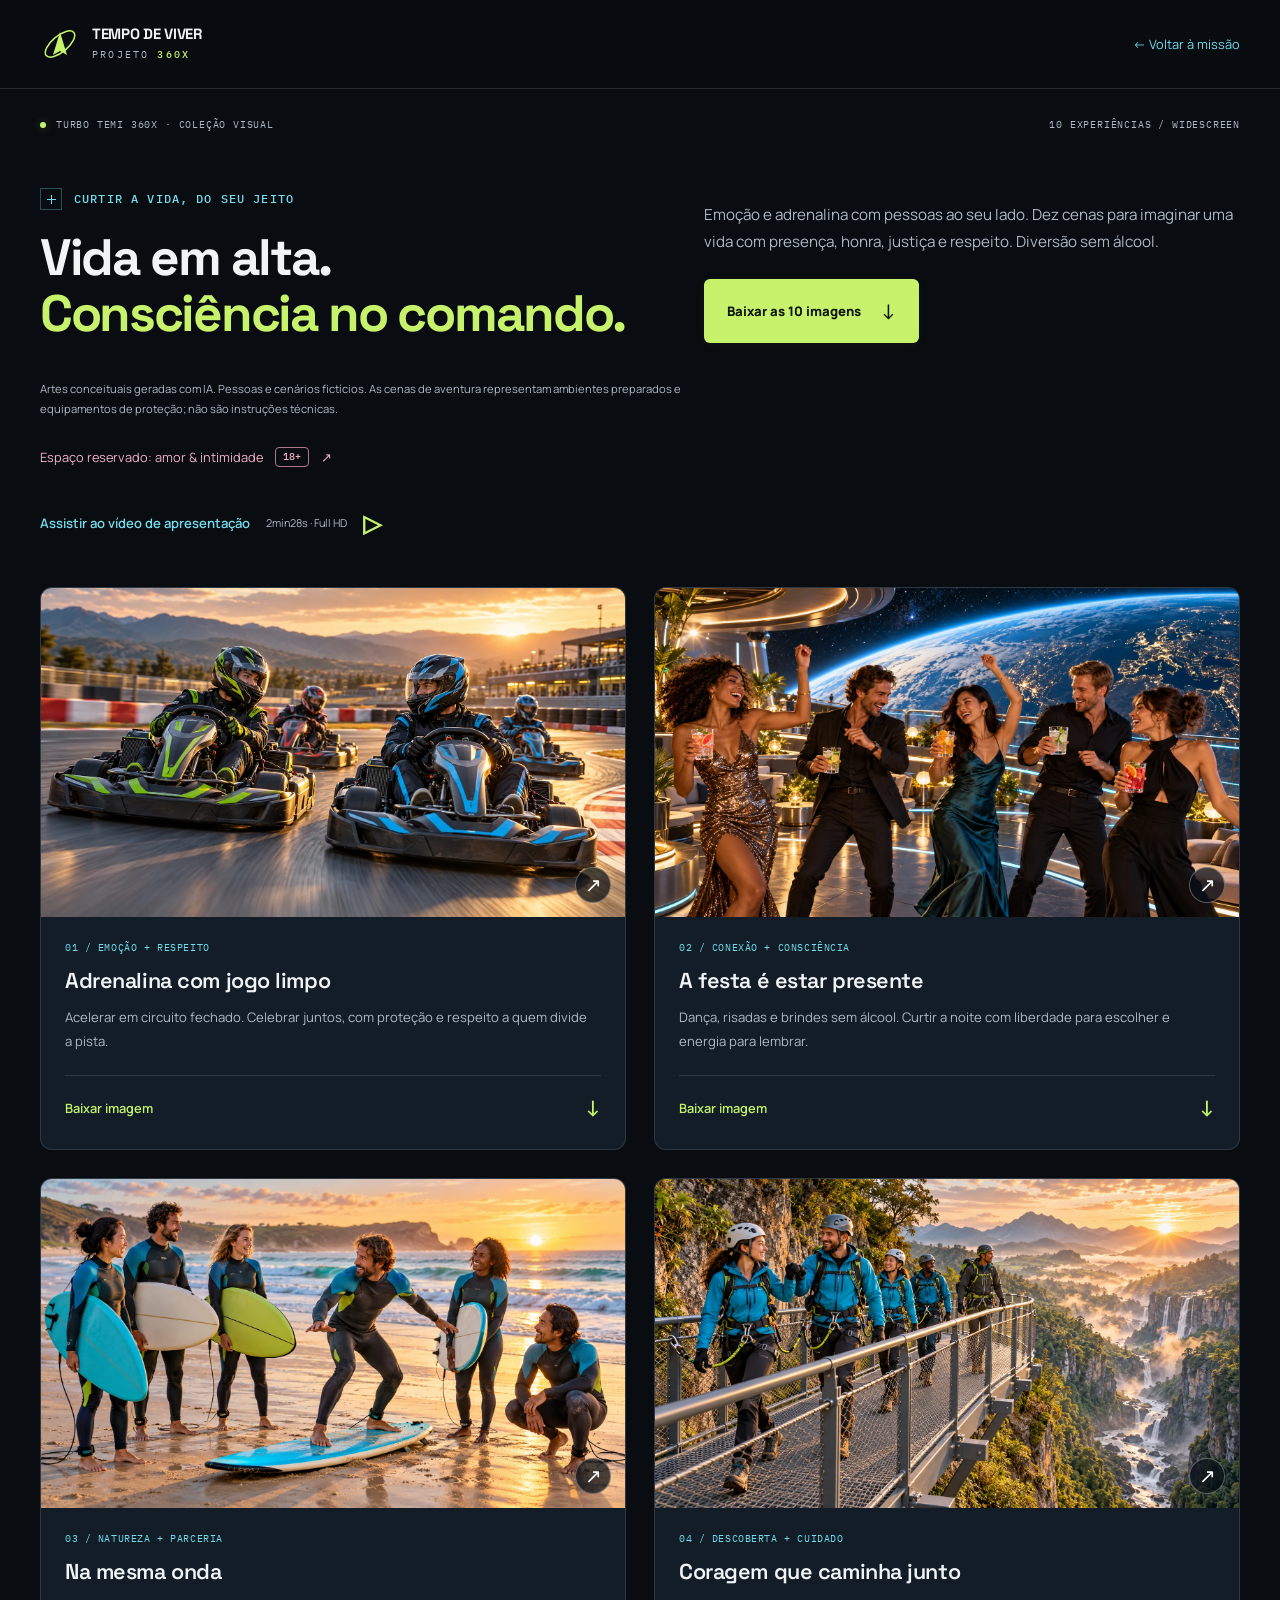
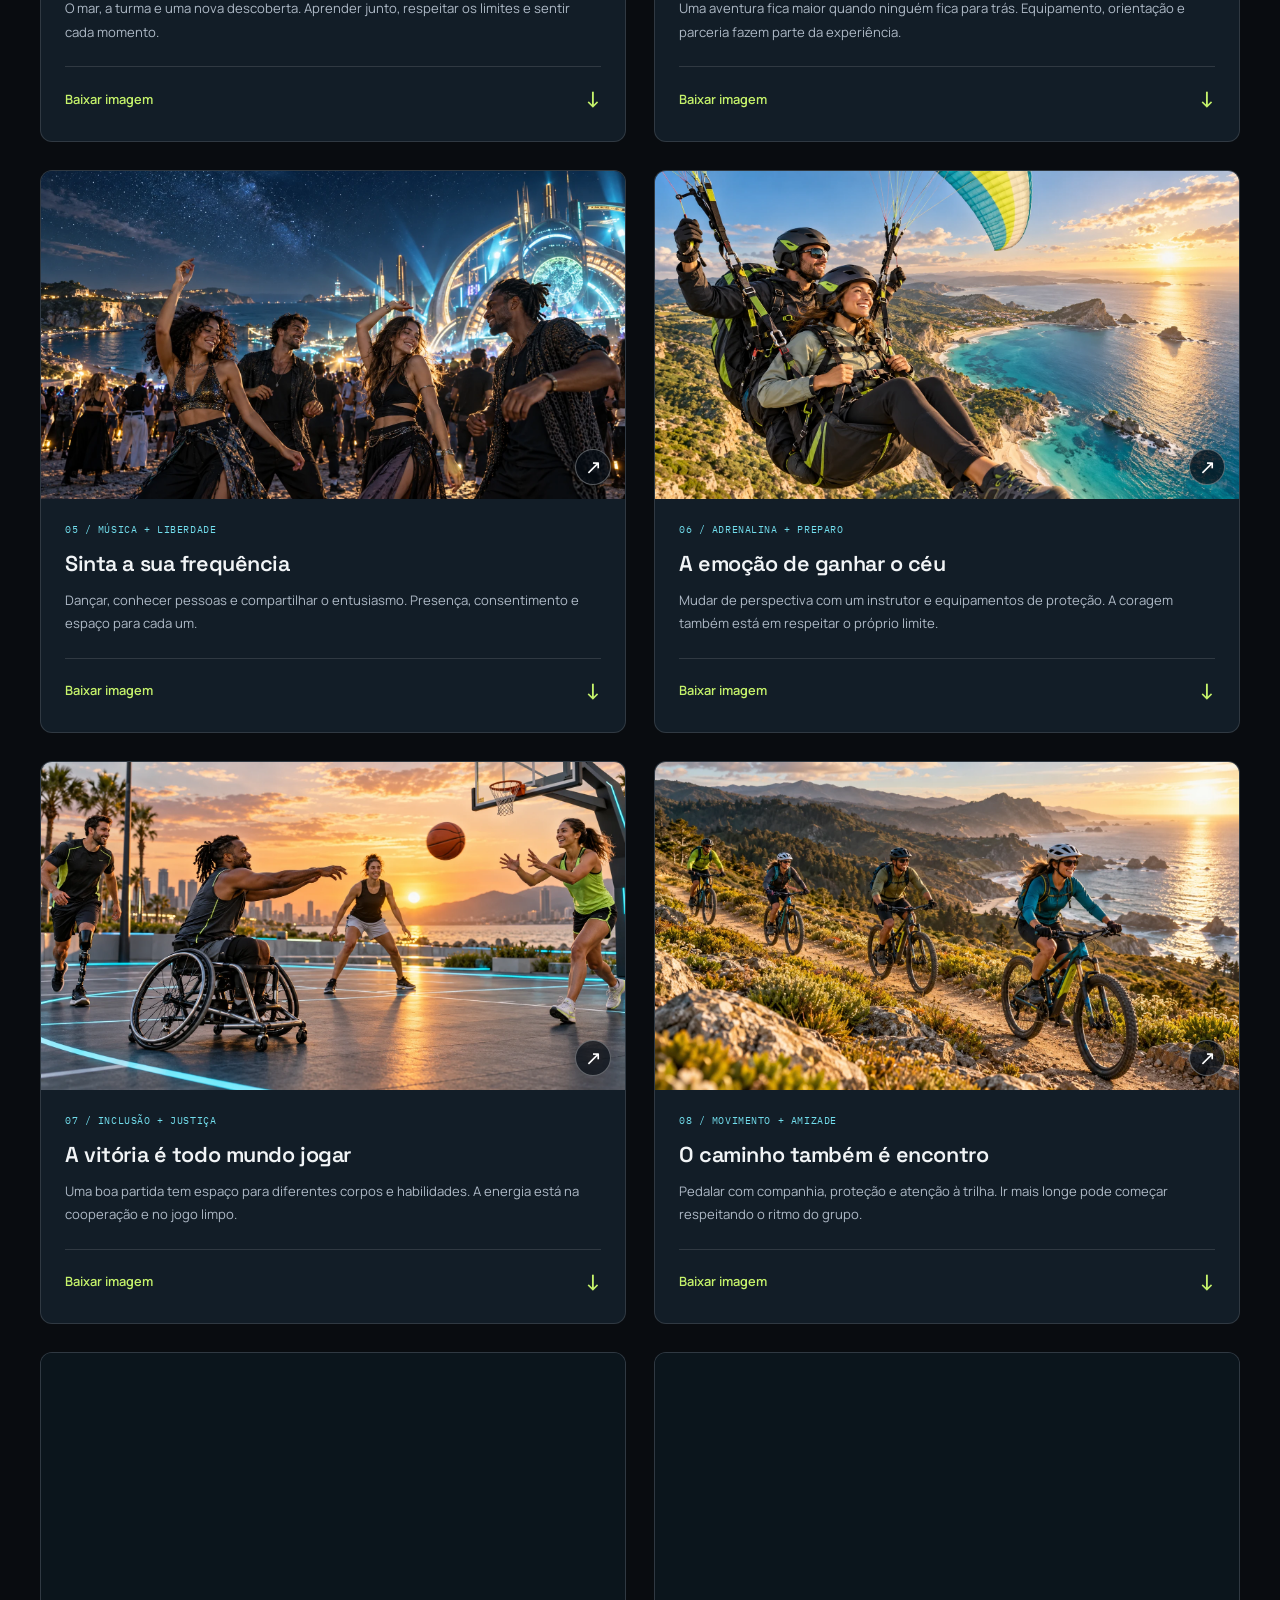
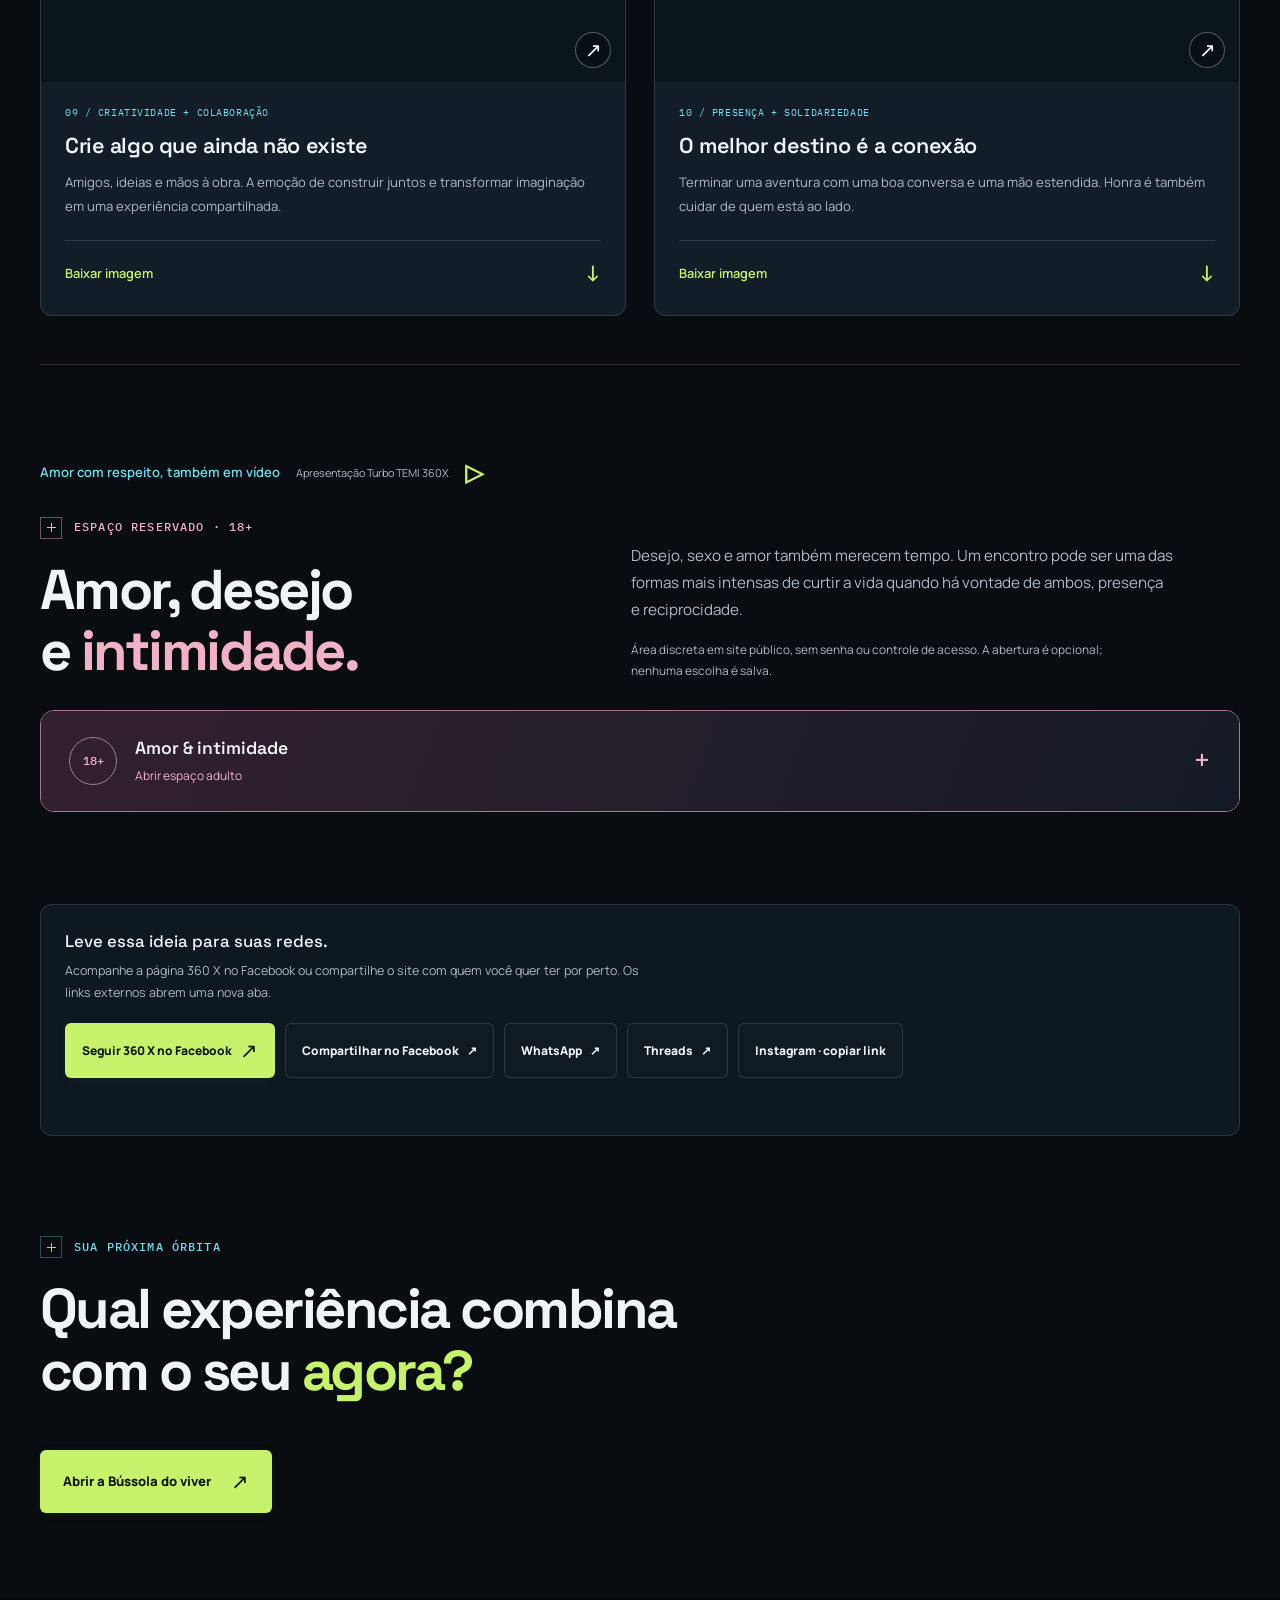
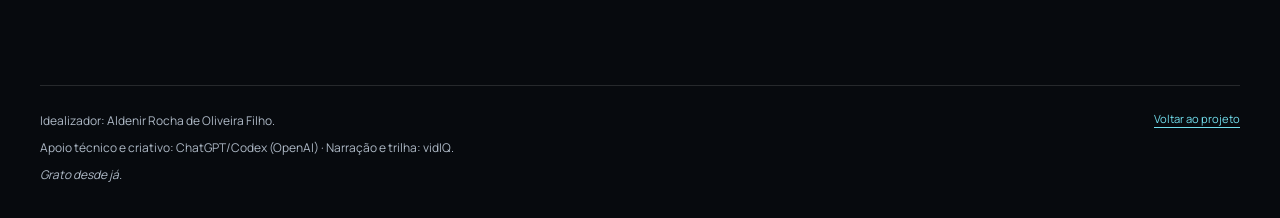
==== commit 535db01d: "feat(redes): integre a Página 360 X do Facebook ao site" ====
--- a/galeria.html
+++ b/galeria.html
@@ -122,9 +122,10 @@
 
         <section class="social-share" id="compartilhar" aria-labelledby="social-share-title" data-social-share data-share-url="https://aldenirfilho.github.io/INVESTIMENTO-DE-TEMPO-PARA-CURTIR/galeria.html" data-share-title="Galeria Turbo TEMI 360 X">
           <h3 id="social-share-title">Leve essa ideia para suas redes.</h3>
-          <p class="social-share__intro">Compartilhe com quem você quer ter por perto. Os links de Facebook, WhatsApp e Threads abrem uma nova aba.</p>
+          <p class="social-share__intro">Acompanhe a página 360 X no Facebook ou compartilhe o site com quem você quer ter por perto. Os links externos abrem uma nova aba.</p>
           <div class="social-share__links">
-            <a class="btn btn--ghost btn--sm" href="https://www.facebook.com/sharer/sharer.php?u=https%3A%2F%2Faldenirfilho.github.io%2FINVESTIMENTO-DE-TEMPO-PARA-CURTIR%2Fgaleria.html" target="_blank" rel="noopener noreferrer">Facebook <span aria-hidden="true">↗</span></a>
+            <a class="btn btn--primary btn--sm" href="https://www.facebook.com/profile.php?id=61595429255600" target="_blank" rel="noopener noreferrer">Seguir 360 X no Facebook <span aria-hidden="true">↗</span></a>
+            <a class="btn btn--ghost btn--sm" href="https://www.facebook.com/sharer/sharer.php?u=https%3A%2F%2Faldenirfilho.github.io%2FINVESTIMENTO-DE-TEMPO-PARA-CURTIR%2Fgaleria.html" target="_blank" rel="noopener noreferrer">Compartilhar no Facebook <span aria-hidden="true">↗</span></a>
             <a class="btn btn--ghost btn--sm" href="https://wa.me/?text=Galeria%20Turbo%20TEMI%20360%20X%20%E2%80%94%20Emo%C3%A7%C3%A3o%20com%20consci%C3%AAncia.%20Amor%20com%20respeito.%20https%3A%2F%2Faldenirfilho.github.io%2FINVESTIMENTO-DE-TEMPO-PARA-CURTIR%2Fgaleria.html" target="_blank" rel="noopener noreferrer">WhatsApp <span aria-hidden="true">↗</span></a>
             <a class="btn btn--ghost btn--sm" href="https://www.threads.com/intent/post?text=Galeria%20Turbo%20TEMI%20360%20X%20%E2%80%94%20Emo%C3%A7%C3%A3o%20com%20consci%C3%AAncia.%20Amor%20com%20respeito.%20https%3A%2F%2Faldenirfilho.github.io%2FINVESTIMENTO-DE-TEMPO-PARA-CURTIR%2Fgaleria.html" target="_blank" rel="noopener noreferrer">Threads <span aria-hidden="true">↗</span></a>
             <button class="btn btn--ghost btn--sm" type="button" data-share-copy hidden>Instagram · copiar link</button>
